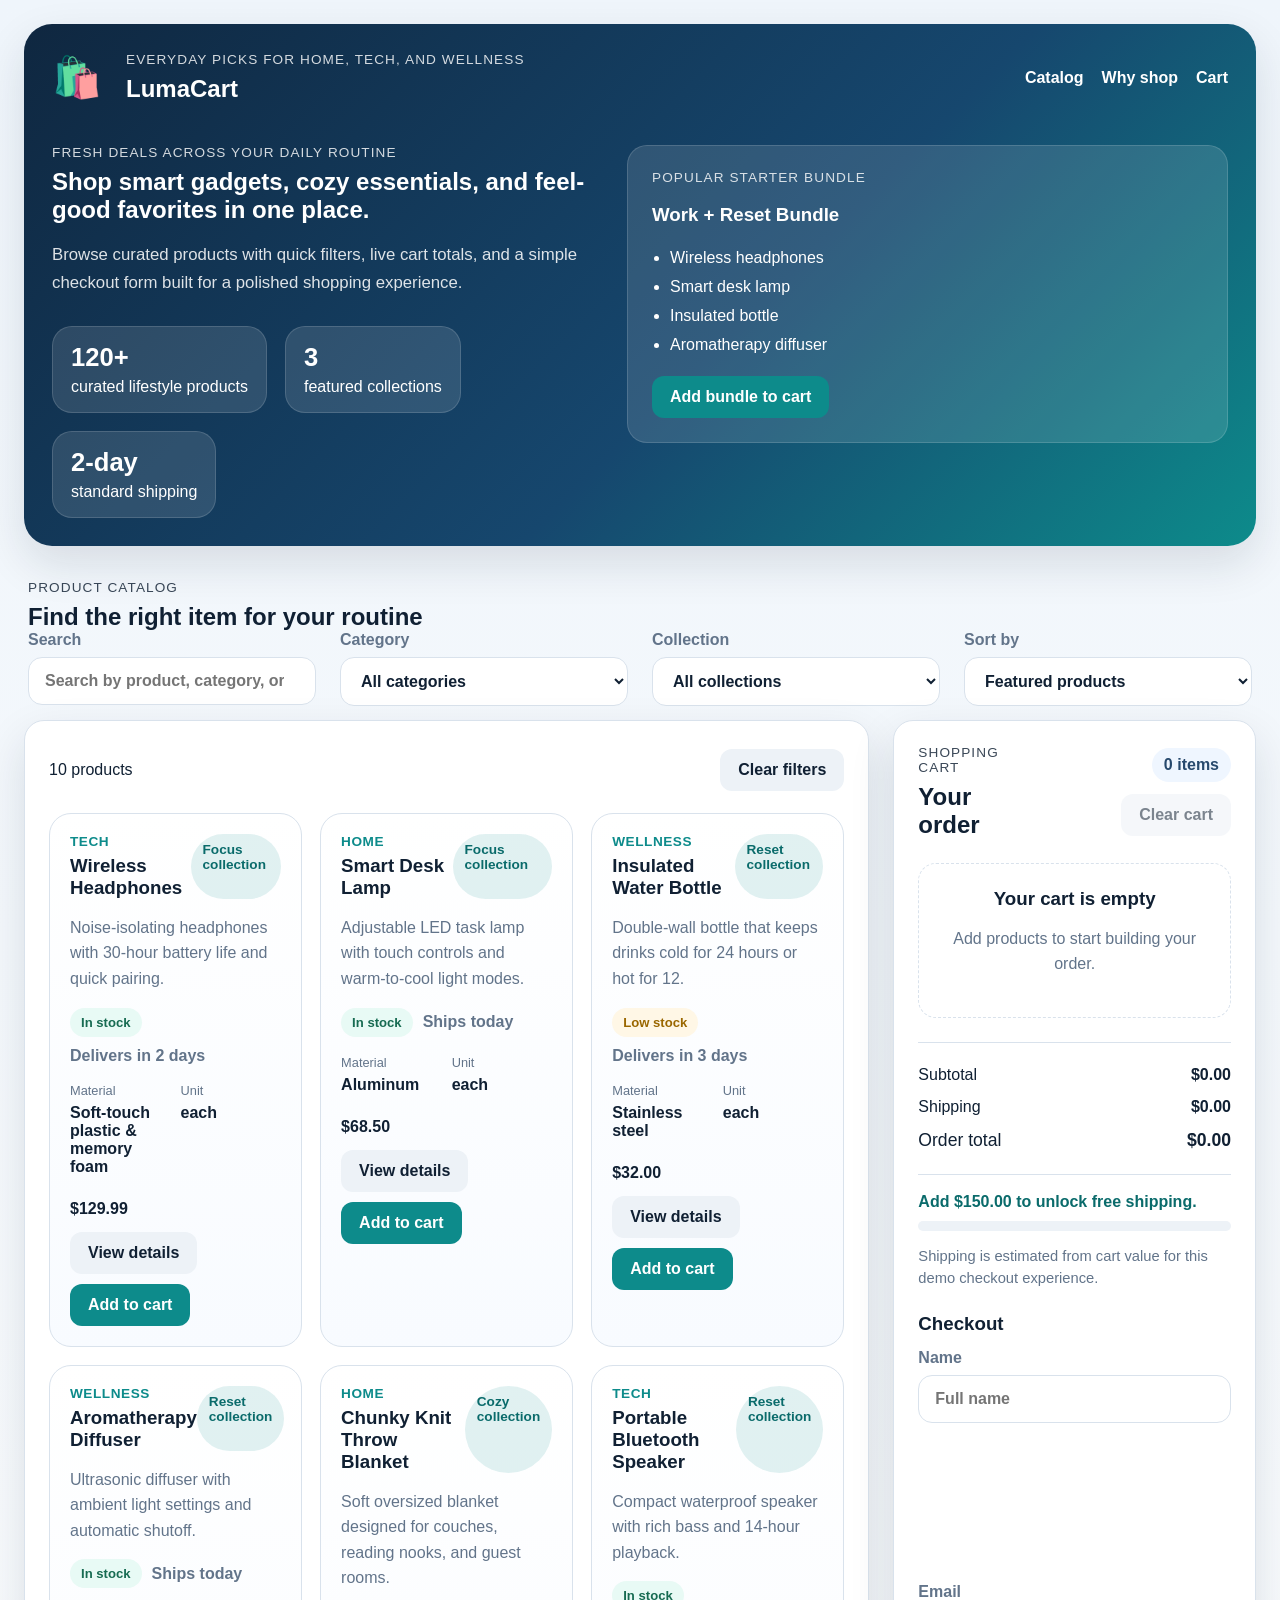
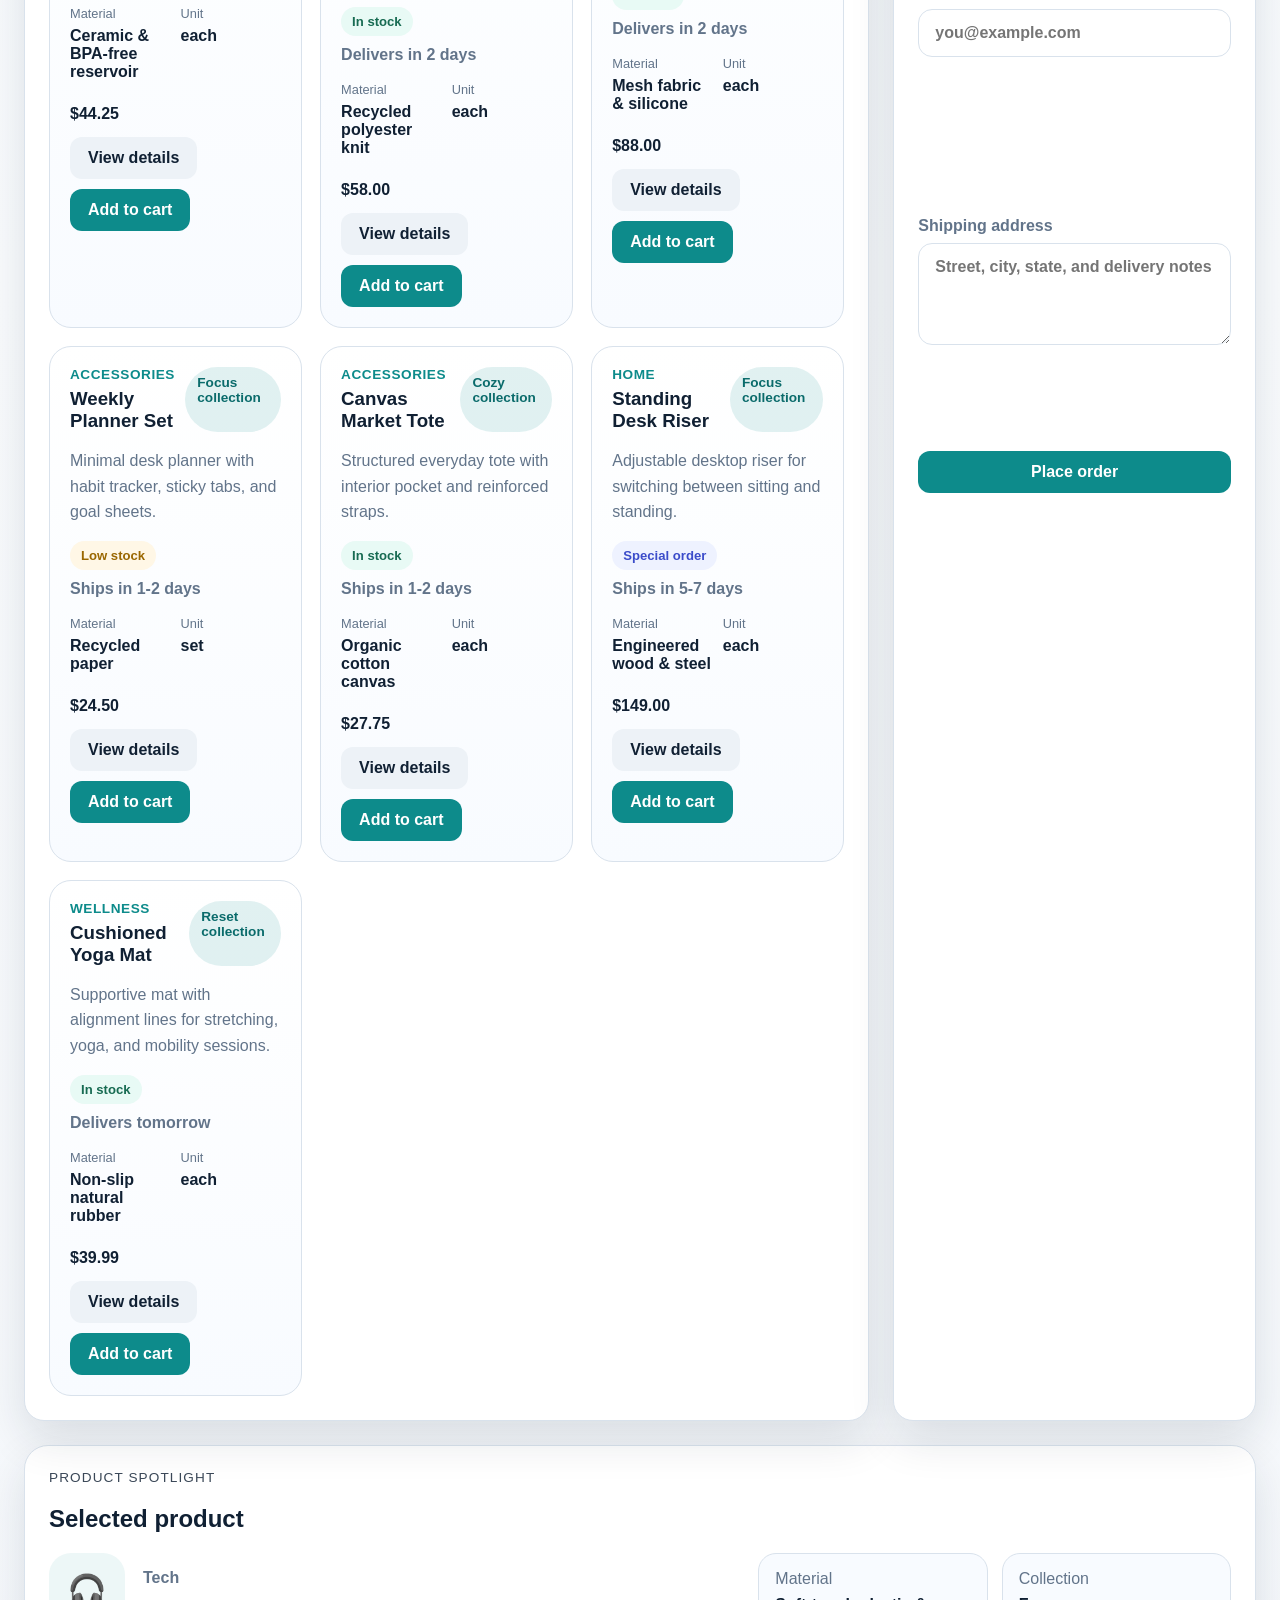
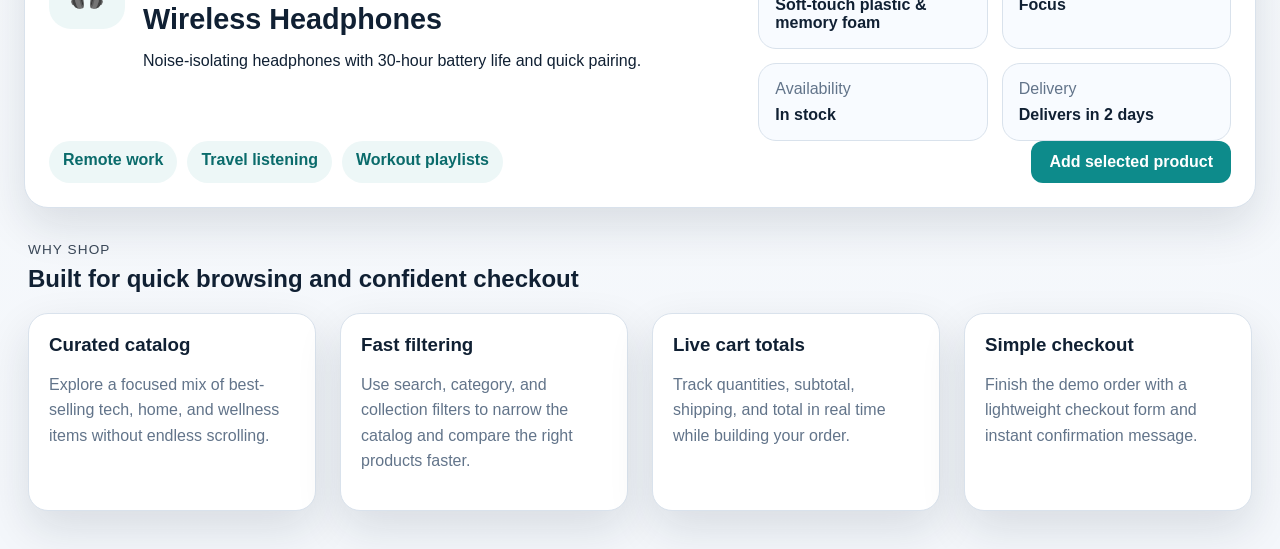
==== index.html @ 4cd166e8 "Add shopping app persistence Co-authored-by: georgeharris1229-stack <326333624+georgeharris1229-stac" ====
<!DOCTYPE html>
<html lang="en">
<head>
    <meta charset="UTF-8">
    <meta name="viewport" content="width=device-width, initial-scale=1.0">
    <title>LumaCart</title>
    <link rel="stylesheet" href="styles.css">
</head>
<body>
    <div class="site-shell">
        <header class="hero">
            <nav class="navbar">
                <div class="brand">
                    <span class="brand-mark">🛍️</span>
                    <div>
                        <p class="eyebrow">Everyday picks for home, tech, and wellness</p>
                        <h1>LumaCart</h1>
                    </div>
                </div>
                <div class="nav-actions">
                    <a href="#catalog">Catalog</a>
                    <a href="#materials">Why shop</a>
                    <a href="#cartPanel">Cart</a>
                </div>
            </nav>

            <div class="hero-content">
                <div>
                    <p class="eyebrow">Fresh deals across your daily routine</p>
                    <h2>Shop smart gadgets, cozy essentials, and feel-good favorites in one place.</h2>
                    <p class="hero-copy">
                        Browse curated products with quick filters, live cart totals, and a simple checkout form
                        built for a polished shopping experience.
                    </p>
                    <div class="hero-metrics">
                        <div>
                            <strong>120+</strong>
                            <span>curated lifestyle products</span>
                        </div>
                        <div>
                            <strong>3</strong>
                            <span>featured collections</span>
                        </div>
                        <div>
                            <strong>2-day</strong>
                            <span>standard shipping</span>
                        </div>
                    </div>
                </div>

                <aside class="hero-card">
                    <p class="eyebrow">Popular starter bundle</p>
                    <h3>Work + Reset Bundle</h3>
                    <ul>
                        <li>Wireless headphones</li>
                        <li>Smart desk lamp</li>
                        <li>Insulated bottle</li>
                        <li>Aromatherapy diffuser</li>
                    </ul>
                    <button class="btn-primary" id="bundleButton" type="button">Add bundle to cart</button>
                </aside>
            </div>
        </header>

        <main>
            <section class="filters-section" id="catalog">
                <div>
                    <p class="eyebrow">Product catalog</p>
                    <h2 id="catalogHeading">Find the right item for your routine</h2>
                </div>

                <div class="filters-grid">
                    <label class="filter-control">
                        <span>Search</span>
                        <input type="search" id="searchInput" placeholder="Search by product, category, or material">
                    </label>

                    <label class="filter-control">
                        <span>Category</span>
                        <select id="categoryFilter">
                            <option value="all">All categories</option>
                        </select>
                    </label>

                    <label class="filter-control">
                        <span>Collection</span>
                        <select id="thicknessFilter">
                            <option value="all">All collections</option>
                        </select>
                    </label>

                    <label class="filter-control">
                        <span>Sort by</span>
                        <select id="sortFilter">
                            <option value="featured">Featured products</option>
                            <option value="price-asc">Price: low to high</option>
                            <option value="price-desc">Price: high to low</option>
                            <option value="name-asc">Name: A to Z</option>
                        </select>
                    </label>
                </div>
            </section>

            <section class="content-grid">
                <section class="catalog-panel" aria-labelledby="catalogHeading">
                    <div class="catalog-header">
                        <p id="resultsCount">0 products</p>
                        <button class="btn-secondary" id="clearFiltersButton" type="button">Clear filters</button>
                    </div>
                    <div id="productGrid" class="product-grid"></div>
                </section>

                <aside class="cart-panel" id="cartPanel">
                    <div class="cart-header">
                        <div>
                            <p class="eyebrow">Shopping cart</p>
                            <h2>Your order</h2>
                        </div>
                        <div class="cart-header-actions">
                            <span class="cart-badge" id="cartCount">0 items</span>
                            <button class="btn-secondary" id="clearCartButton" type="button">Clear cart</button>
                        </div>
                    </div>

                    <div id="cartItems" class="cart-items"></div>

                    <div class="cart-summary">
                        <div>
                            <span>Subtotal</span>
                            <strong id="cartSubtotal">$0.00</strong>
                        </div>
                        <div>
                            <span>Shipping</span>
                            <strong id="shippingEstimate">$0.00</strong>
                        </div>
                        <div class="cart-total">
                            <span>Order total</span>
                            <strong id="cartTotal">$0.00</strong>
                        </div>
                    </div>

                    <div class="shipping-status" aria-live="polite">
                        <p id="shippingMessage">Add $150.00 to unlock free shipping.</p>
                        <div class="shipping-progress" aria-hidden="true">
                            <span id="shippingProgressBar"></span>
                        </div>
                    </div>

                    <p class="summary-note">Shipping is estimated from cart value for this demo checkout experience.</p>

                    <form id="quoteForm" class="quote-form">
                        <h3>Checkout</h3>
                        <label class="filter-control">
                            <span>Name</span>
                            <input type="text" id="customerName" placeholder="Full name" required>
                        </label>
                        <label class="filter-control">
                            <span>Email</span>
                            <input type="email" id="customerEmail" placeholder="you@example.com" required>
                        </label>
                        <label class="filter-control">
                            <span>Shipping address</span>
                            <textarea id="projectNotes" rows="4" placeholder="Street, city, state, and delivery notes" required></textarea>
                        </label>
                        <button class="btn-primary" type="submit">Place order</button>
                    </form>

                    <div id="quoteMessage" class="quote-message" aria-live="polite"></div>
                </aside>
            </section>

            <section class="detail-panel" id="detailPanel" aria-labelledby="detailHeading">
                <div class="section-heading">
                    <p class="eyebrow">Product spotlight</p>
                    <h2 id="detailHeading">Selected product</h2>
                </div>

                <div class="detail-grid">
                    <div class="detail-summary">
                        <div class="detail-icon" id="detailIcon" aria-hidden="true">🛍️</div>
                        <div>
                            <p class="detail-category" id="detailCategory">Accessories</p>
                            <h3 id="detailName">Choose a product to inspect its details</h3>
                            <p id="detailDescription">Review the material, collection, stock level, and shipping timeline before adding an item to your cart.</p>
                        </div>
                    </div>

                    <div class="detail-meta-grid">
                        <article>
                            <span>Material</span>
                            <strong id="detailMaterial">—</strong>
                        </article>
                        <article>
                            <span>Collection</span>
                            <strong id="detailThickness">—</strong>
                        </article>
                        <article>
                            <span>Availability</span>
                            <strong id="detailInventory">—</strong>
                        </article>
                        <article>
                            <span>Delivery</span>
                            <strong id="detailLeadTime">—</strong>
                        </article>
                    </div>
                </div>

                <div class="detail-footer">
                    <ul id="detailApplications" class="detail-applications"></ul>
                    <button class="btn-primary" id="detailAddButton" type="button">Add selected product</button>
                </div>
            </section>

            <section class="materials-section" id="materials">
                <div class="section-heading">
                    <p class="eyebrow">Why shop</p>
                    <h2>Built for quick browsing and confident checkout</h2>
                </div>

                <div class="materials-grid">
                    <article>
                        <h3>Curated catalog</h3>
                        <p>Explore a focused mix of best-selling tech, home, and wellness items without endless scrolling.</p>
                    </article>
                    <article>
                        <h3>Fast filtering</h3>
                        <p>Use search, category, and collection filters to narrow the catalog and compare the right products faster.</p>
                    </article>
                    <article>
                        <h3>Live cart totals</h3>
                        <p>Track quantities, subtotal, shipping, and total in real time while building your order.</p>
                    </article>
                    <article>
                        <h3>Simple checkout</h3>
                        <p>Finish the demo order with a lightweight checkout form and instant confirmation message.</p>
                    </article>
                </div>
            </section>
        </main>
    </div>

    <script src="app.js"></script>
</body>
</html>
---- styles.css ----
:root {
    color-scheme: light;
    --bg: #f4f7fb;
    --panel: #ffffff;
    --panel-alt: #0f2740;
    --text: #102033;
    --muted: #62748a;
    --accent: #0d8b8b;
    --accent-dark: #0a6b6b;
    --border: #d9e2ec;
    --shadow: 0 18px 45px rgba(16, 32, 51, 0.12);
}

* {
    box-sizing: border-box;
}

html {
    scroll-behavior: smooth;
}

body {
    margin: 0;
    font-family: Arial, Helvetica, sans-serif;
    background: linear-gradient(180deg, #eff5fb 0%, #f9fbfd 50%, #f4f7fb 100%);
    color: var(--text);
}

a {
    color: inherit;
    text-decoration: none;
}

button,
input,
select,
textarea {
    font: inherit;
}

.site-shell {
    max-width: 1380px;
    margin: 0 auto;
    padding: 24px;
}

.hero {
    background: linear-gradient(135deg, #0f2740, #16476e 58%, #0d8b8b);
    color: #fff;
    border-radius: 28px;
    padding: 28px;
    box-shadow: var(--shadow);
}

.navbar,
.hero-content,
.filters-grid,
.content-grid,
.catalog-header,
.cart-header,
.cart-item,
.cart-item-controls,
.cart-summary > div,
.product-card-header,
.product-card-footer,
.materials-grid,
.hero-metrics {
    display: flex;
}

.navbar,
.catalog-header,
.cart-header,
.cart-summary > div,
.product-card-footer {
    justify-content: space-between;
    align-items: center;
}

.brand,
.hero-content,
.filters-grid,
.content-grid,
.materials-grid {
    gap: 24px;
}

.brand,
.nav-actions,
.hero-metrics,
.cart-item-controls,
.cart-header-actions {
    display: flex;
    align-items: center;
}

.brand-mark {
    font-size: 2.5rem;
}

.brand h1,
.hero-content h2,
.cart-panel h2,
.filters-section h2,
.materials-section h2 {
    margin: 0;
}

.eyebrow {
    margin: 0 0 8px;
    font-size: 0.85rem;
    letter-spacing: 0.08em;
    text-transform: uppercase;
    color: inherit;
    opacity: 0.82;
}

.nav-actions {
    gap: 18px;
    flex-wrap: wrap;
    font-weight: 700;
}

.hero-content {
    margin-top: 42px;
    align-items: stretch;
}

.hero-content > * {
    flex: 1;
}

.hero-copy {
    max-width: 700px;
    color: rgba(255, 255, 255, 0.86);
    font-size: 1.05rem;
    line-height: 1.7;
}

.hero-metrics {
    gap: 18px;
    flex-wrap: wrap;
    margin-top: 28px;
}

.hero-metrics div,
.hero-card,
.catalog-panel,
.cart-panel,
.materials-grid article {
    background: rgba(255, 255, 255, 0.12);
    border: 1px solid rgba(255, 255, 255, 0.14);
    border-radius: 20px;
}

.hero-metrics div {
    min-width: 160px;
    padding: 16px 18px;
}

.hero-metrics strong {
    display: block;
    font-size: 1.6rem;
    margin-bottom: 6px;
}

.hero-card {
    padding: 24px;
    align-self: flex-start;
}

.hero-card ul {
    padding-left: 18px;
    line-height: 1.8;
}

.filters-section,
.materials-section {
    padding: 34px 4px 14px;
}

.filters-grid,
.content-grid,
.materials-grid {
    flex-wrap: wrap;
}

.filter-control {
    display: flex;
    flex-direction: column;
    gap: 8px;
    flex: 1 1 220px;
    color: var(--muted);
    font-weight: 700;
}

.filter-control input,
.filter-control select,
.filter-control textarea {
    width: 100%;
    border: 1px solid var(--border);
    border-radius: 14px;
    padding: 14px 16px;
    background: #fff;
    color: var(--text);
}

.catalog-panel {
    flex: 2 1 760px;
    background: var(--panel);
    padding: 24px;
    border: 1px solid var(--border);
    box-shadow: var(--shadow);
}

.cart-panel {
    flex: 1 1 320px;
    background: var(--panel);
    padding: 24px;
    border: 1px solid var(--border);
    box-shadow: var(--shadow);
    color: var(--text);
}

.product-grid {
    display: grid;
    grid-template-columns: repeat(auto-fit, minmax(230px, 1fr));
    gap: 18px;
    margin-top: 18px;
}

.product-card {
    border: 1px solid var(--border);
    border-radius: 22px;
    padding: 20px;
    background: linear-gradient(180deg, #ffffff, #f8fbff);
}

.product-category {
    margin: 0 0 6px;
    color: var(--accent);
    font-size: 0.85rem;
    font-weight: 700;
    text-transform: uppercase;
    letter-spacing: 0.04em;
}

.product-card h3,
.cart-item h3,
.quote-form h3,
.empty-state h3,
.materials-grid h3 {
    margin: 0;
}

.product-description,
.cart-item p,
.materials-grid p,
.empty-state p {
    color: var(--muted);
    line-height: 1.6;
}

.product-highlights,
.button-group,
.detail-grid,
.detail-summary,
.detail-footer,
.detail-meta-grid,
.detail-applications {
    display: flex;
}

.pill {
    display: inline-flex;
    padding: 8px 12px;
    border-radius: 999px;
    background: rgba(13, 139, 139, 0.12);
    color: var(--accent-dark);
    font-size: 0.85rem;
    font-weight: 700;
}

.pill.neutral {
    background: #edf2f7;
    color: #44566c;
}

.product-meta {
    display: grid;
    grid-template-columns: repeat(2, minmax(0, 1fr));
    gap: 10px;
    margin: 18px 0 24px;
}

.product-meta dt {
    font-size: 0.8rem;
    color: var(--muted);
}

.product-meta dd {
    margin: 6px 0 0;
    font-weight: 700;
}

.product-highlights {
    gap: 10px;
    align-items: center;
    flex-wrap: wrap;
}

.inventory-pill {
    display: inline-flex;
    align-items: center;
    border-radius: 999px;
    padding: 7px 11px;
    font-size: 0.82rem;
    font-weight: 700;
}

.inventory-pill.in-stock {
    background: #e8faf5;
    color: #176b52;
}

.inventory-pill.low-stock {
    background: #fff7e6;
    color: #9a6700;
}

.inventory-pill.special-order {
    background: #eef2ff;
    color: #3b4cca;
}

.lead-time,
.detail-category {
    color: var(--muted);
    font-weight: 700;
}

.product-card-actions {
    gap: 14px;
    flex-wrap: wrap;
}

.button-group {
    gap: 10px;
    flex-wrap: wrap;
}

.btn-primary,
.btn-secondary,
.qty-button {
    border: none;
    border-radius: 12px;
    cursor: pointer;
    transition: transform 0.18s ease, background 0.18s ease;
}

.btn-primary,
.btn-secondary {
    padding: 12px 18px;
    font-weight: 700;
}

.btn-primary {
    background: var(--accent);
    color: #fff;
}

.btn-primary:hover,
.btn-secondary:hover,
.qty-button:hover {
    transform: translateY(-1px);
}

.btn-primary:focus-visible,
.btn-secondary:focus-visible,
.qty-button:focus-visible,
.nav-actions a:focus-visible,
.filter-control input:focus-visible,
.filter-control select:focus-visible,
.filter-control textarea:focus-visible {
    outline: 3px solid #ffd166;
    outline-offset: 3px;
}

.btn-primary:hover {
    background: var(--accent-dark);
}

.btn-secondary {
    background: #edf2f7;
    color: var(--text);
}

.btn-secondary:disabled {
    cursor: not-allowed;
    opacity: 0.55;
    transform: none;
}

.cart-items {
    display: flex;
    flex-direction: column;
    gap: 14px;
    margin: 24px 0;
}

.cart-badge {
    border-radius: 999px;
    padding: 8px 12px;
    background: #eff6ff;
    color: #27496d;
    font-weight: 700;
}

.cart-header-actions {
    gap: 12px;
    flex-wrap: wrap;
    justify-content: flex-end;
}

.cart-item {
    justify-content: space-between;
    gap: 16px;
    padding: 14px 0;
    border-bottom: 1px solid var(--border);
}

.cart-item-controls {
    gap: 10px;
}

.qty-button {
    width: 32px;
    height: 32px;
    background: #edf2f7;
    color: var(--text);
    font-size: 1rem;
}

.cart-summary {
    border-top: 1px solid var(--border);
    border-bottom: 1px solid var(--border);
    padding: 16px 0;
}

.cart-summary > div {
    padding: 7px 0;
}

.cart-total {
    font-size: 1.1rem;
}

.summary-note {
    margin: 14px 0 0;
    color: var(--muted);
    font-size: 0.92rem;
    line-height: 1.5;
}

.shipping-status {
    margin-top: 18px;
}

.shipping-status p {
    margin: 0 0 10px;
    color: var(--accent-dark);
    font-weight: 700;
}

.shipping-progress {
    width: 100%;
    height: 10px;
    border-radius: 999px;
    background: #edf2f7;
    overflow: hidden;
}

.shipping-progress span {
    display: block;
    height: 100%;
    width: 0;
    border-radius: inherit;
    background: linear-gradient(90deg, var(--accent), #52c7c7);
    transition: width 0.2s ease;
}

.detail-panel {
    margin-top: 24px;
    background: var(--panel);
    border: 1px solid var(--border);
    border-radius: 24px;
    padding: 24px;
    box-shadow: var(--shadow);
}

.detail-grid,
.detail-footer {
    justify-content: space-between;
    gap: 24px;
    flex-wrap: wrap;
}

.detail-summary {
    gap: 18px;
    align-items: flex-start;
    flex: 2 1 420px;
}

.detail-summary h3 {
    margin: 0 0 8px;
    font-size: 1.8rem;
}

.detail-icon {
    width: 76px;
    height: 76px;
    border-radius: 22px;
    display: grid;
    place-items: center;
    background: #edf7f7;
    font-size: 2rem;
    flex-shrink: 0;
}

.detail-meta-grid {
    gap: 14px;
    flex: 1 1 340px;
    flex-wrap: wrap;
}

.detail-meta-grid article {
    flex: 1 1 150px;
    border: 1px solid var(--border);
    border-radius: 18px;
    padding: 16px;
    background: #f8fbff;
}

.detail-meta-grid span {
    display: block;
    color: var(--muted);
    margin-bottom: 8px;
}

.detail-applications {
    list-style: none;
    padding: 0;
    margin: 0;
    gap: 10px;
    flex-wrap: wrap;
    flex: 1 1 480px;
}

.detail-applications li {
    padding: 10px 14px;
    border-radius: 999px;
    background: #edf7f7;
    color: var(--accent-dark);
    font-weight: 700;
}

.quote-form {
    margin-top: 24px;
    display: flex;
    flex-direction: column;
    gap: 14px;
}

.quote-message {
    margin-top: 18px;
    padding: 14px 16px;
    border-radius: 14px;
    display: none;
}

.quote-message.success,
.quote-message.error {
    display: block;
}

.quote-message.success {
    background: #e8faf5;
    color: #176b52;
}

.quote-message.error {
    background: #fff1f2;
    color: #b42318;
}

.materials-grid article {
    flex: 1 1 220px;
    background: var(--panel);
    border: 1px solid var(--border);
    box-shadow: var(--shadow);
    padding: 20px;
    color: var(--text);
}

.section-heading {
    margin-bottom: 20px;
}

.empty-state {
    padding: 36px 18px;
    text-align: center;
    border: 1px dashed var(--border);
    border-radius: 18px;
}

.empty-state.compact {
    padding: 24px 16px;
}

@media (max-width: 920px) {
    .navbar,
    .hero-content,
    .cart-item,
    .detail-summary,
    .detail-footer {
        flex-direction: column;
        align-items: flex-start;
    }

    .product-card-header,
    .product-card-footer,
    .cart-header {
        gap: 12px;
        flex-direction: column;
        align-items: flex-start;
    }

    .cart-item-controls {
        flex-wrap: wrap;
    }
}

@media (max-width: 640px) {
    .site-shell {
        padding: 16px;
    }

    .hero,
    .catalog-panel,
    .cart-panel {
        padding: 18px;
        border-radius: 22px;
    }

    .hero-metrics div,
    .hero-card {
        width: 100%;
    }
}
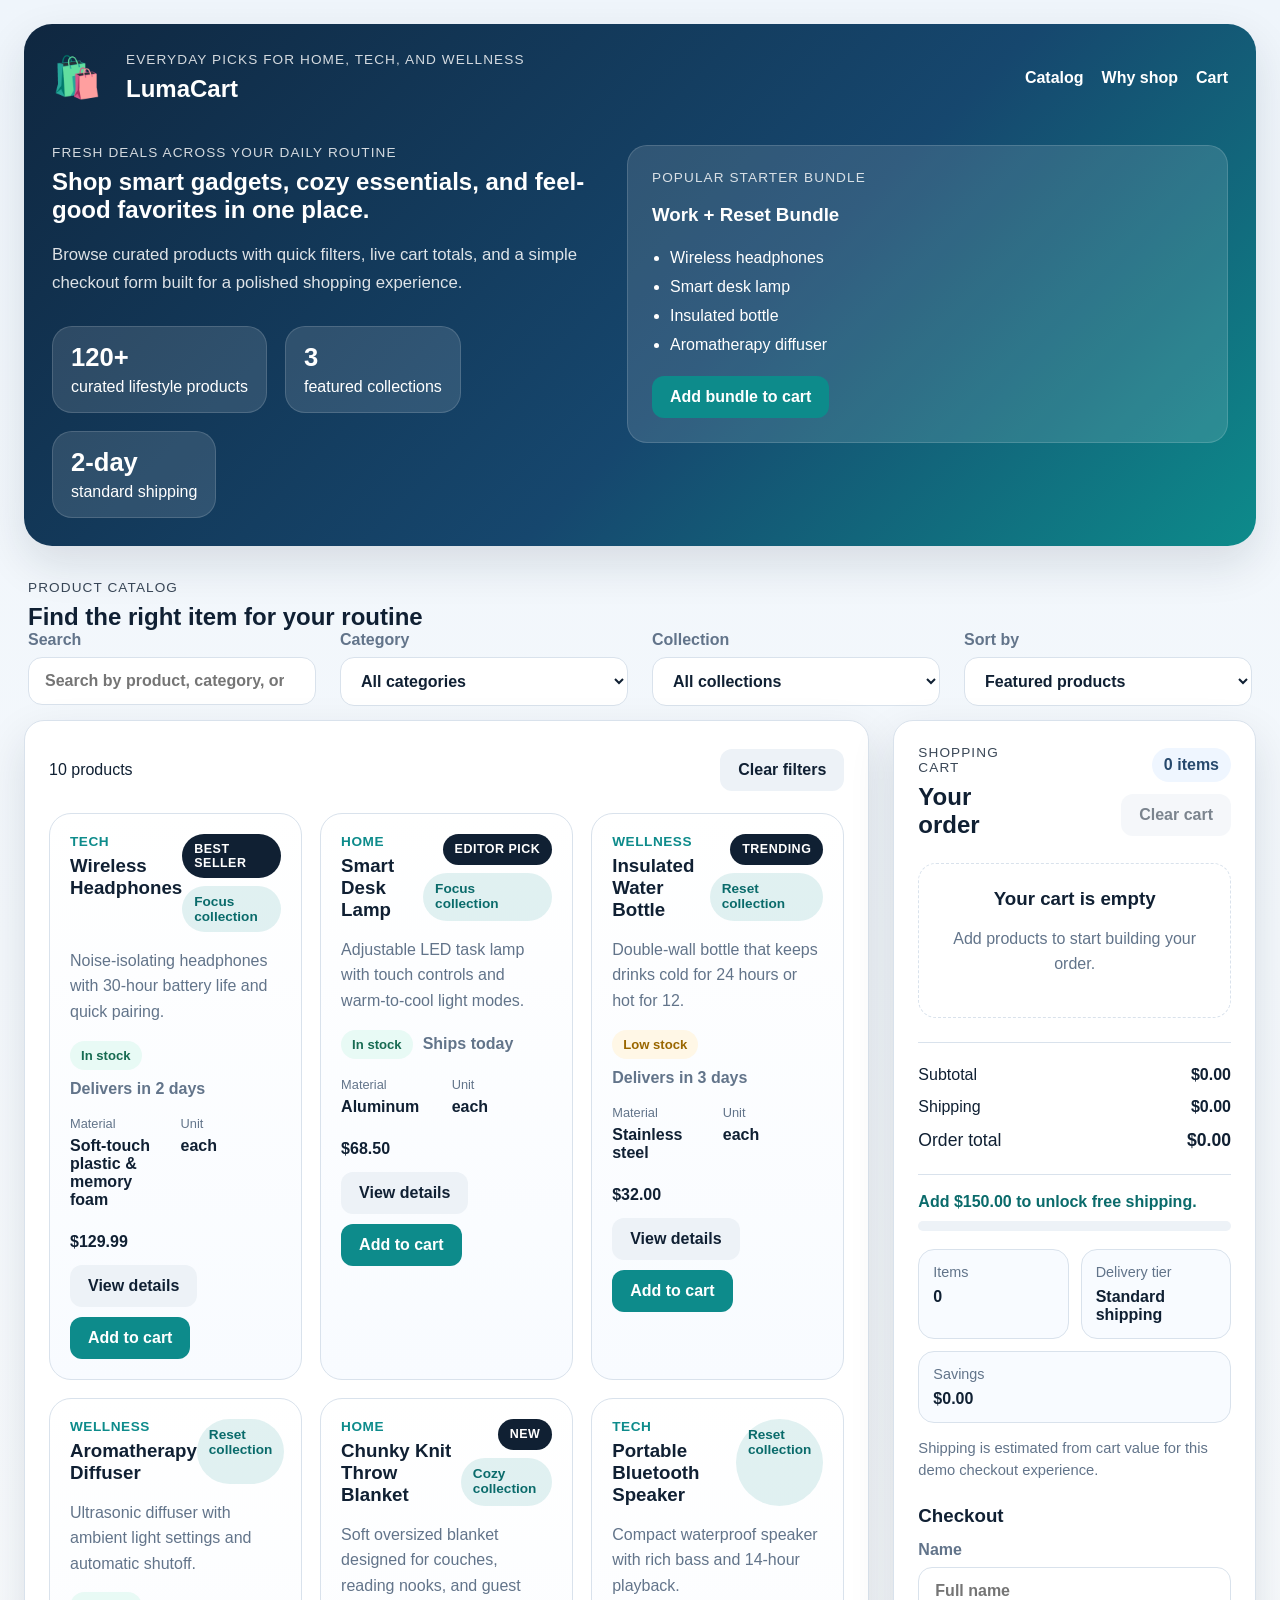
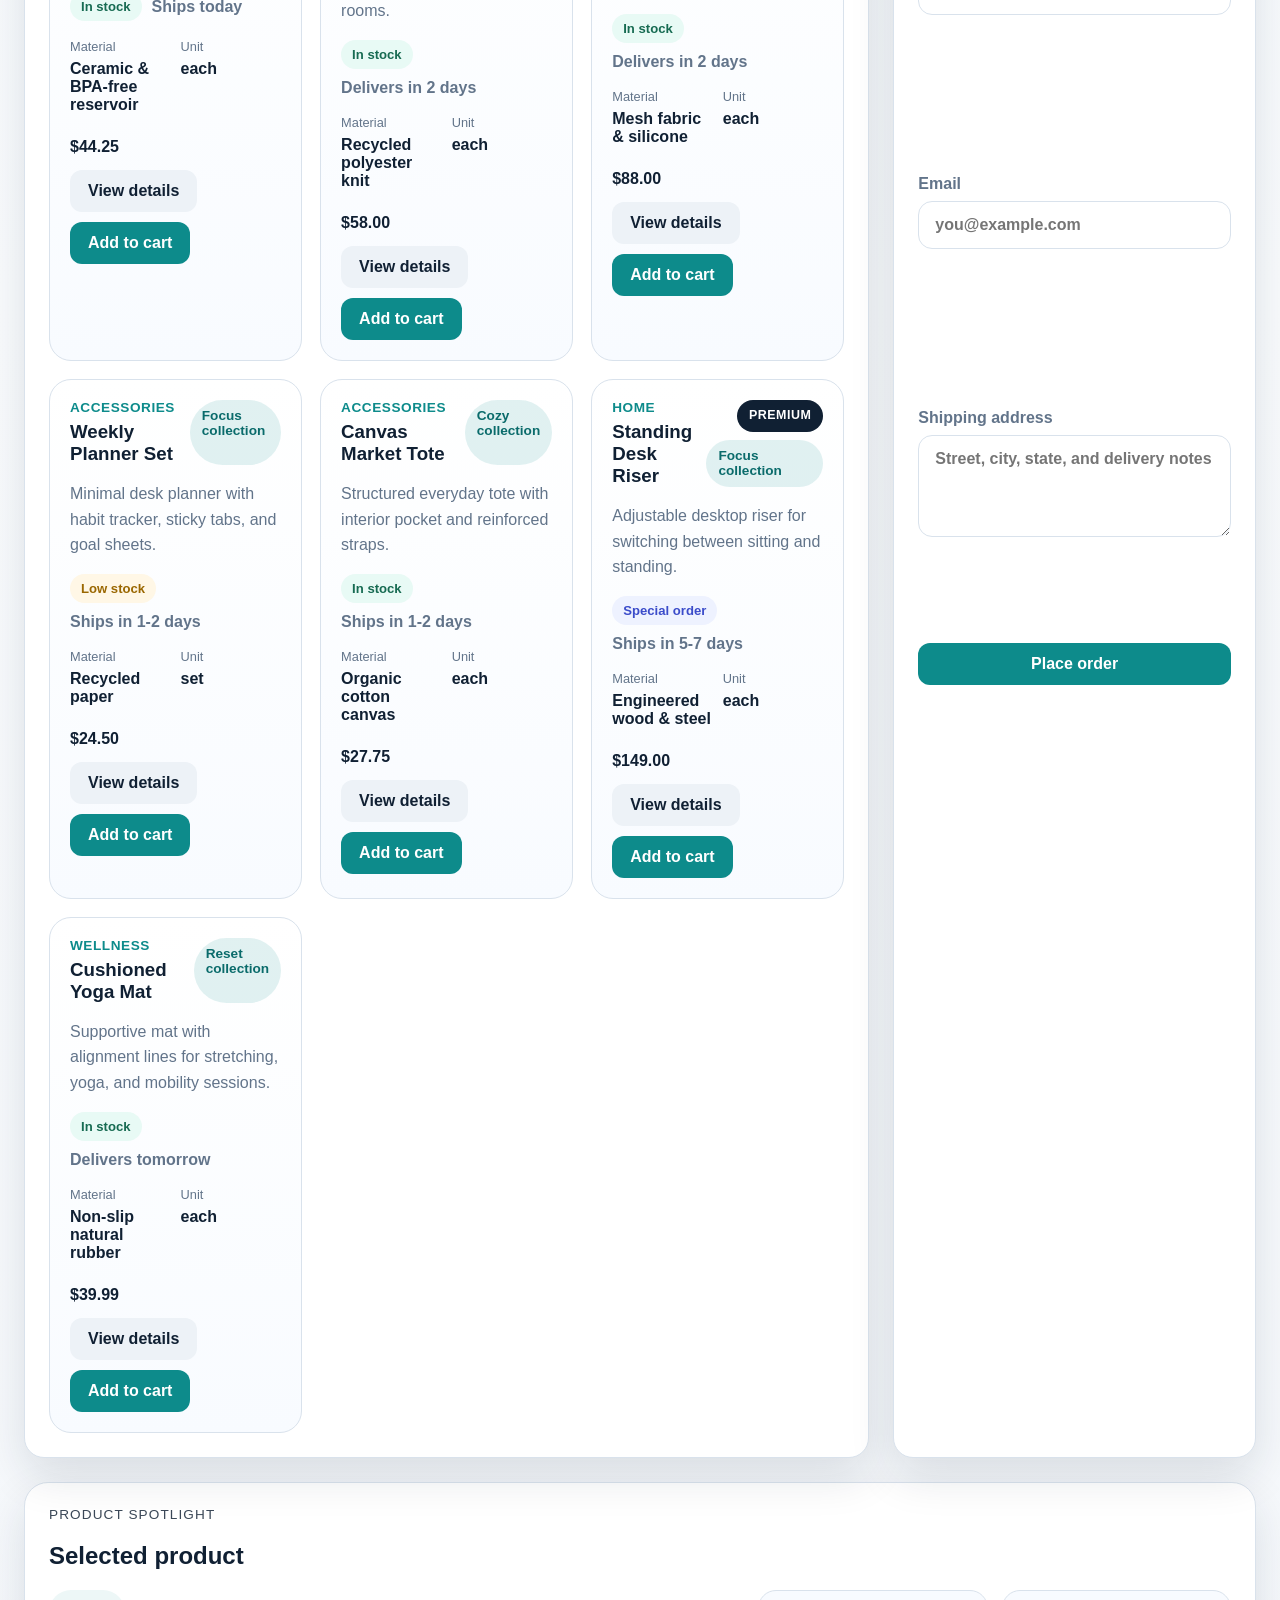
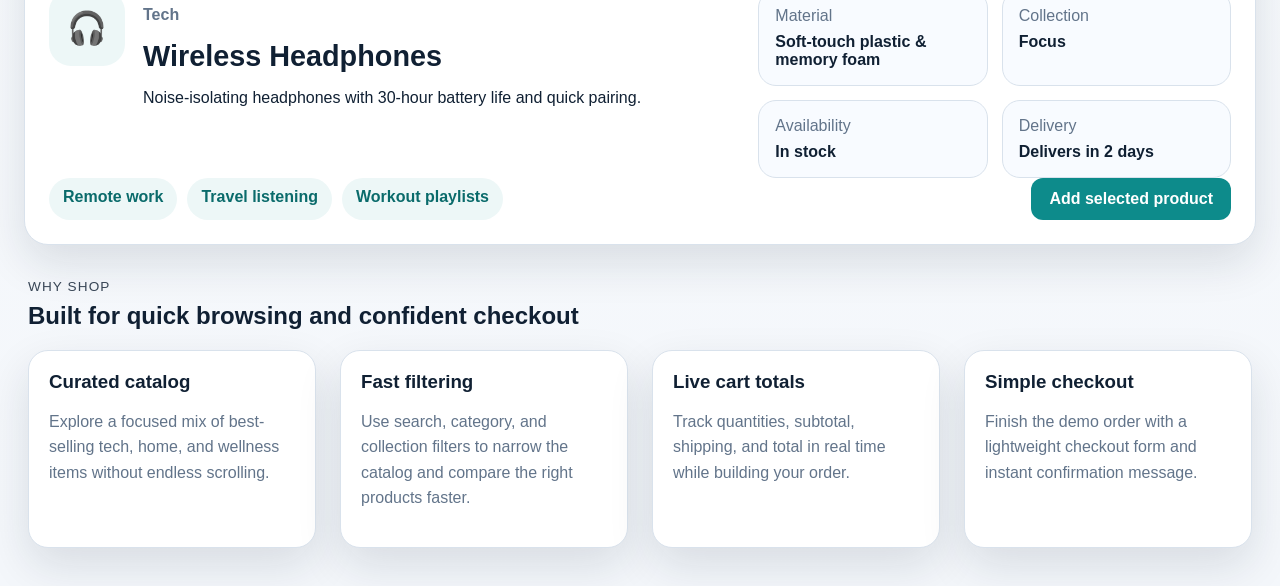
==== commit b3f08896: "Add shopping discovery features Co-authored-by: georgeharris1229-stack <326333624+georgeharris1229-s" ====
--- a/index.html
+++ b/index.html
@@ -146,6 +146,21 @@
                         </div>
                     </div>
 
+                    <div class="checkout-summary" aria-live="polite">
+                        <div>
+                            <span>Items</span>
+                            <strong id="summaryItemCount">0</strong>
+                        </div>
+                        <div>
+                            <span>Delivery tier</span>
+                            <strong id="summaryDelivery">Standard shipping</strong>
+                        </div>
+                        <div>
+                            <span>Savings</span>
+                            <strong id="summarySavings">$0.00</strong>
+                        </div>
+                    </div>
+
                     <p class="summary-note">Shipping is estimated from cart value for this demo checkout experience.</p>
 
                     <form id="quoteForm" class="quote-form">
--- a/styles.css
+++ b/styles.css
@@ -261,13 +261,22 @@
     line-height: 1.6;
 }
 
+mark {
+    background: #fff1a8;
+    color: inherit;
+    padding: 0 2px;
+    border-radius: 4px;
+}
+
 .product-highlights,
 .button-group,
 .detail-grid,
 .detail-summary,
 .detail-footer,
 .detail-meta-grid,
-.detail-applications {
+.detail-applications,
+.card-pill-stack,
+.checkout-summary {
     display: flex;
 }
 
@@ -279,6 +288,24 @@
     color: var(--accent-dark);
     font-size: 0.85rem;
     font-weight: 700;
+}
+
+.product-badge {
+    display: inline-flex;
+    padding: 8px 12px;
+    border-radius: 999px;
+    background: #102033;
+    color: #fff;
+    font-size: 0.78rem;
+    font-weight: 700;
+    letter-spacing: 0.04em;
+    text-transform: uppercase;
+}
+
+.card-pill-stack {
+    gap: 8px;
+    flex-wrap: wrap;
+    justify-content: flex-end;
 }
 
 .pill.neutral {
@@ -489,6 +516,31 @@
     transition: width 0.2s ease;
 }
 
+.checkout-summary {
+    margin-top: 18px;
+    gap: 12px;
+    flex-wrap: wrap;
+}
+
+.checkout-summary > div {
+    flex: 1 1 120px;
+    border: 1px solid var(--border);
+    border-radius: 16px;
+    padding: 14px;
+    background: #f8fbff;
+}
+
+.checkout-summary span {
+    display: block;
+    color: var(--muted);
+    margin-bottom: 8px;
+    font-size: 0.9rem;
+}
+
+.checkout-summary strong {
+    font-size: 1rem;
+}
+
 .detail-panel {
     margin-top: 24px;
     background: var(--panel);
@@ -629,7 +681,8 @@
 
     .product-card-header,
     .product-card-footer,
-    .cart-header {
+    .cart-header,
+    .card-pill-stack {
         gap: 12px;
         flex-direction: column;
         align-items: flex-start;
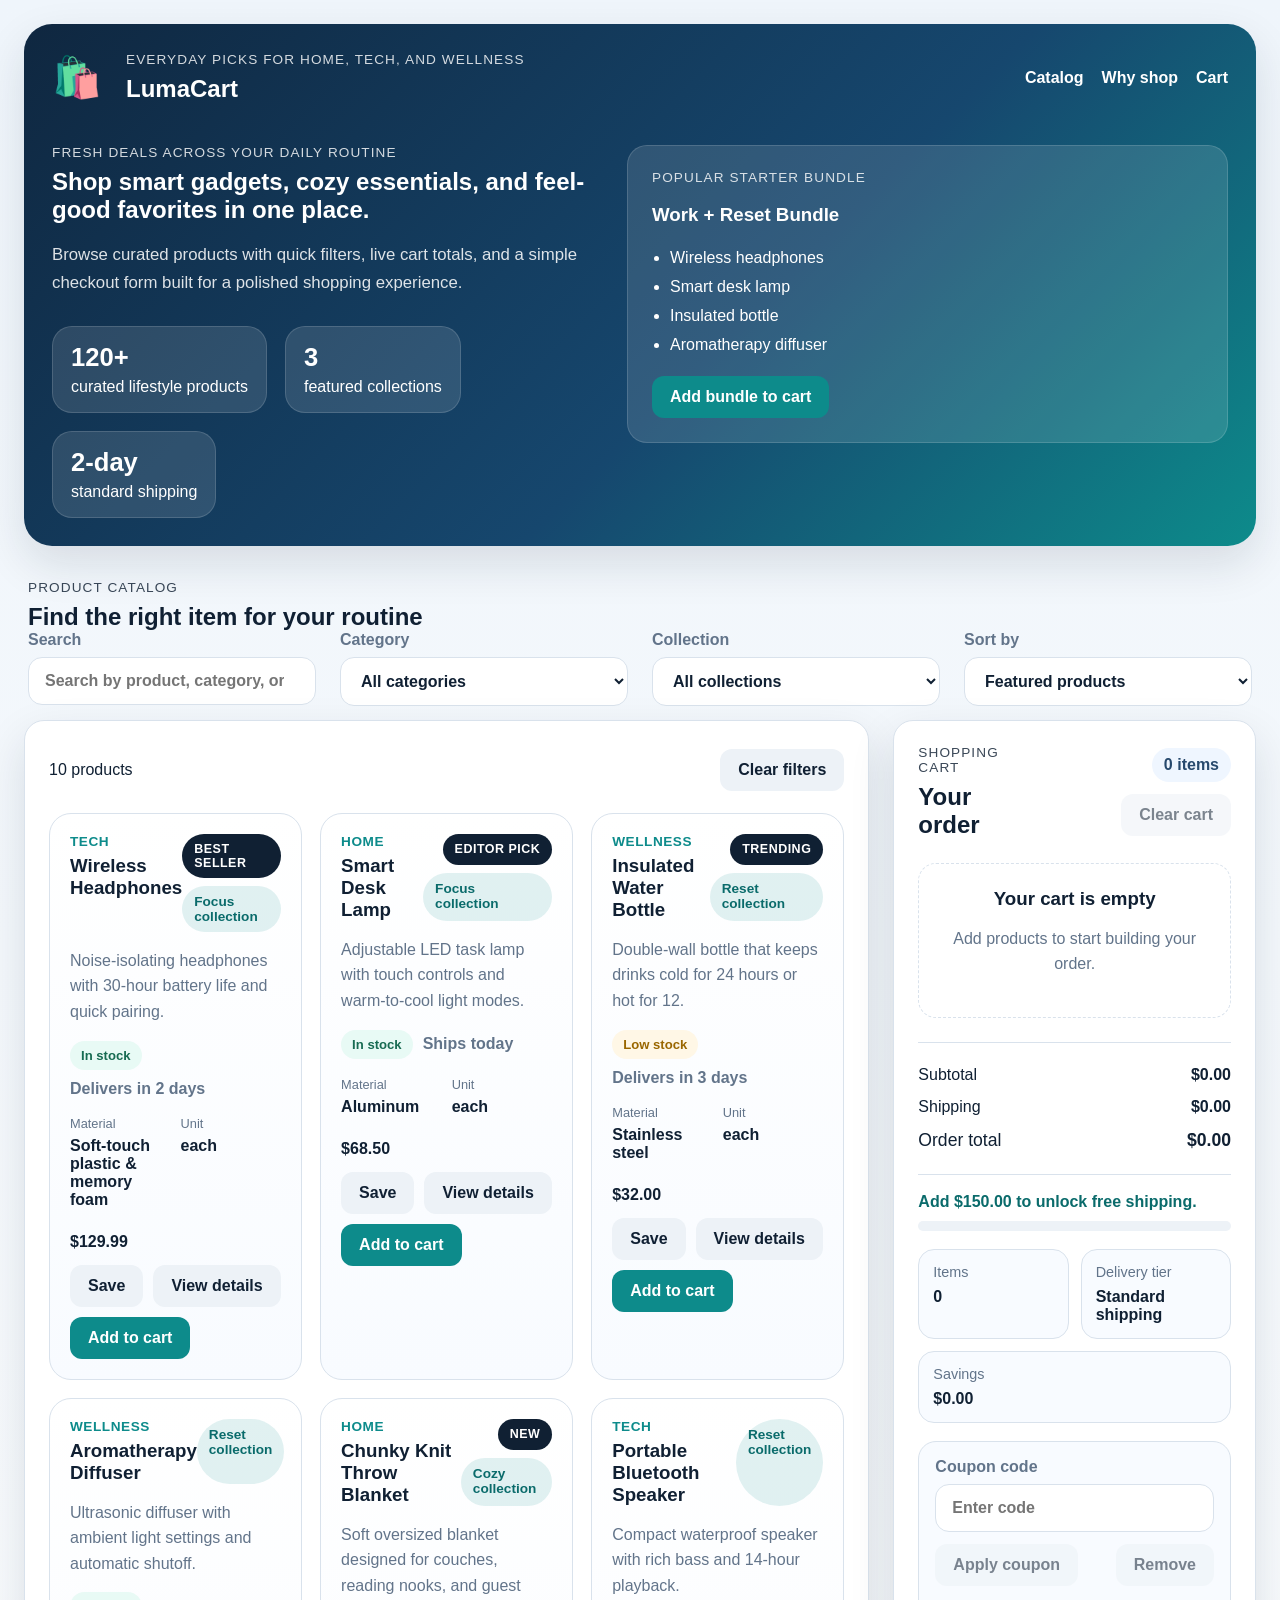
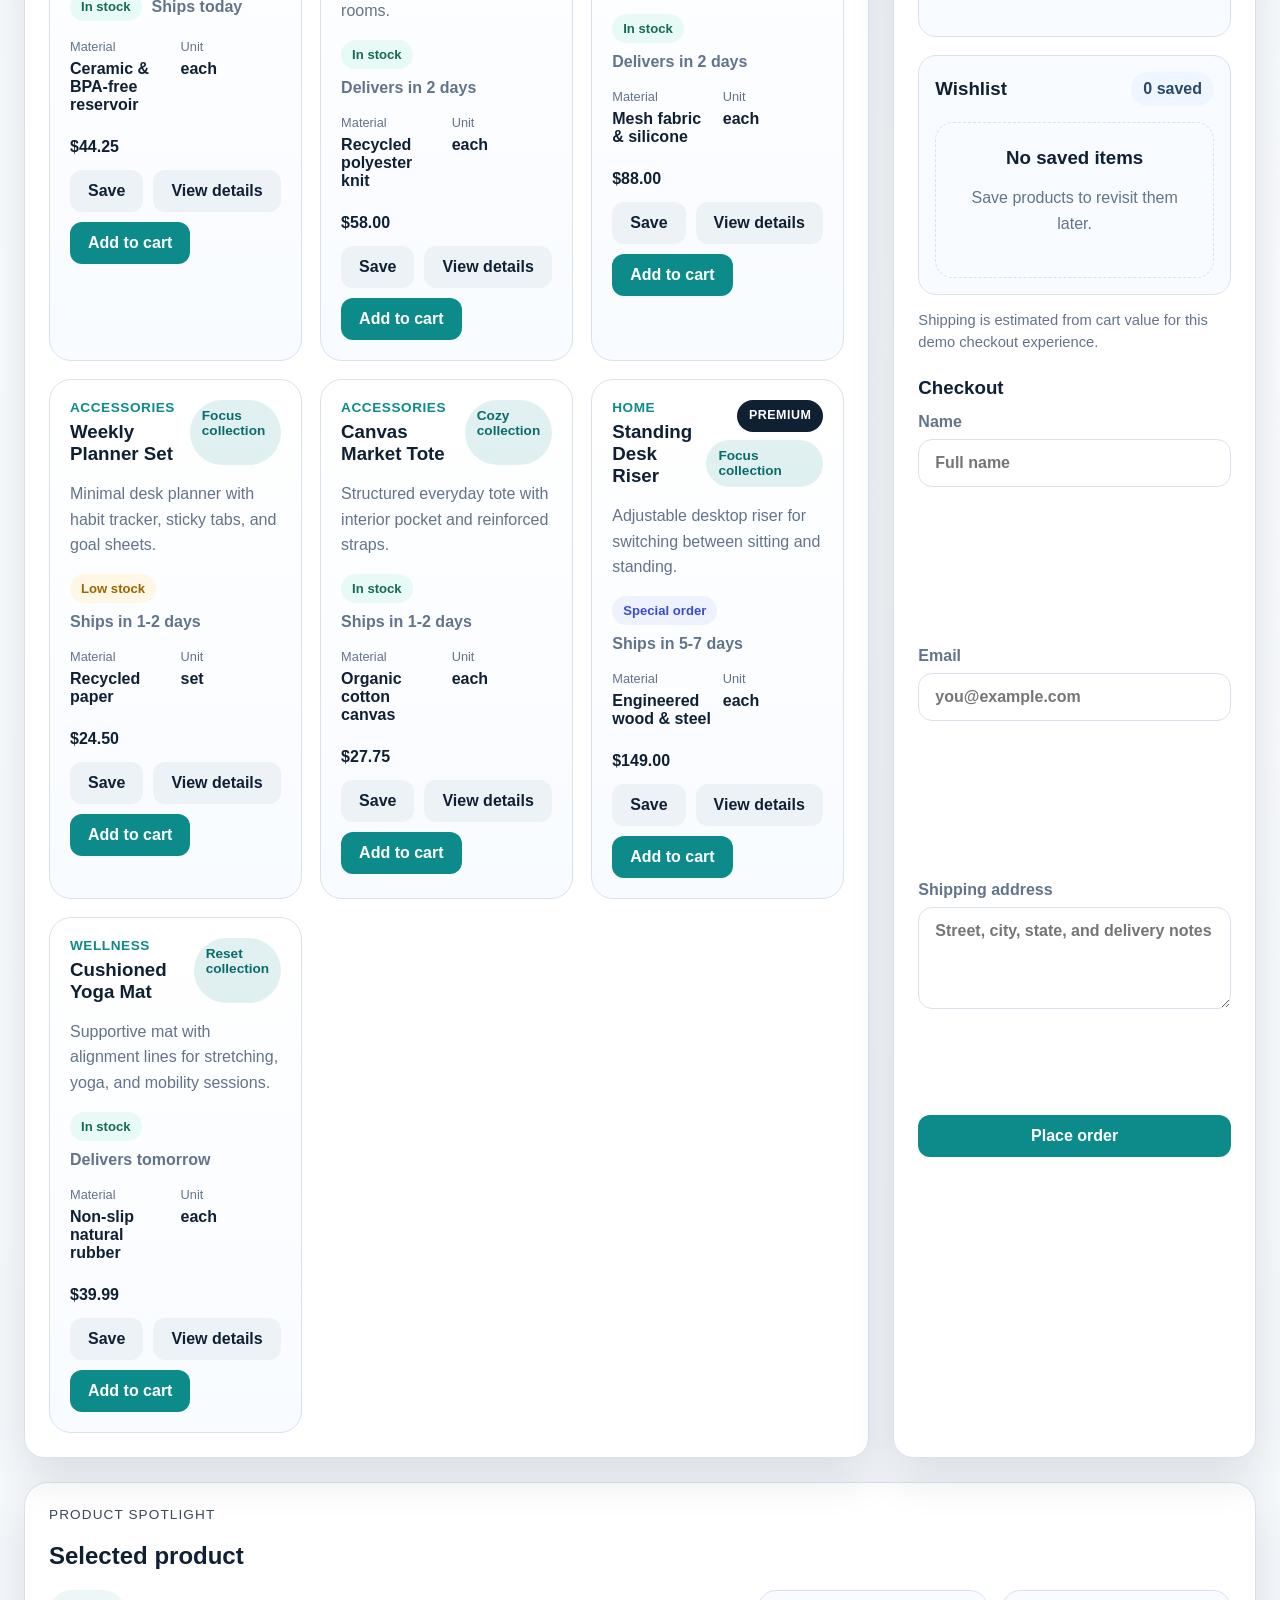
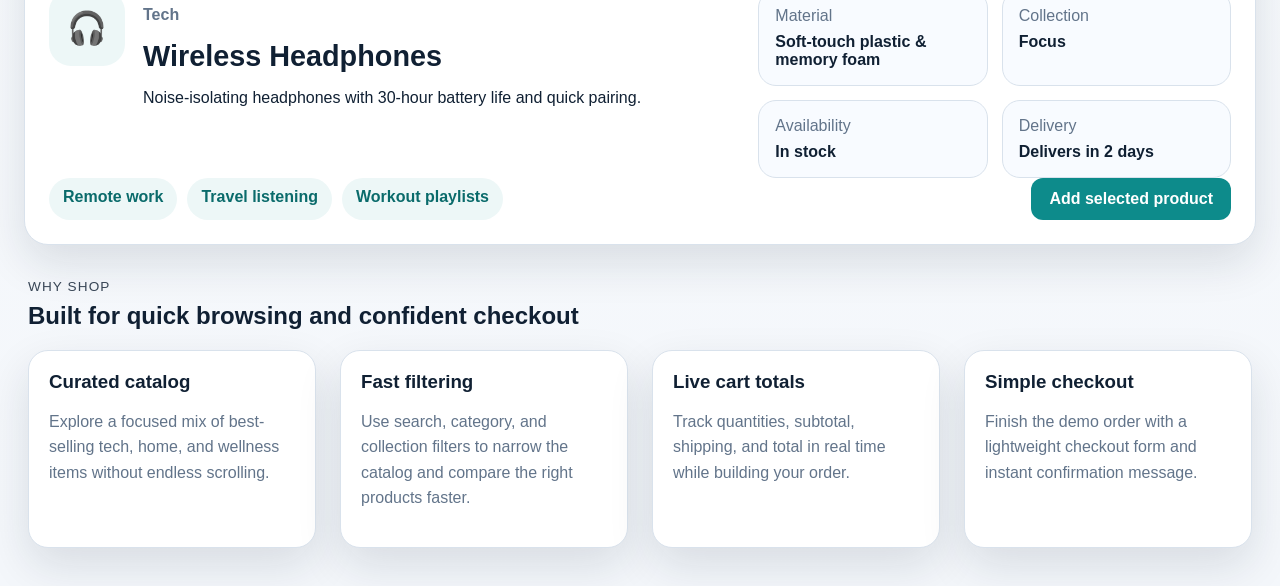
==== commit 760aa5d6: "Add wishlist and coupons Co-authored-by: georgeharris1229-stack <326333624+georgeharris1229-stack@us" ====
--- a/index.html
+++ b/index.html
@@ -161,6 +161,26 @@
                         </div>
                     </div>
 
+                    <div class="coupon-panel">
+                        <label class="filter-control compact-control" for="couponInput">
+                            <span>Coupon code</span>
+                            <input type="text" id="couponInput" placeholder="Enter code">
+                        </label>
+                        <div class="coupon-actions">
+                            <button class="btn-secondary" id="applyCouponButton" type="button">Apply coupon</button>
+                            <button class="btn-secondary" id="removeCouponButton" type="button">Remove</button>
+                        </div>
+                        <p id="couponMessage" class="coupon-message" aria-live="polite"></p>
+                    </div>
+
+                    <section class="wishlist-panel" aria-labelledby="wishlistHeading">
+                        <div class="wishlist-header">
+                            <h3 id="wishlistHeading">Wishlist</h3>
+                            <span class="cart-badge" id="wishlistCount">0 saved</span>
+                        </div>
+                        <div id="wishlistItems" class="wishlist-items"></div>
+                    </section>
+
                     <p class="summary-note">Shipping is estimated from cart value for this demo checkout experience.</p>
 
                     <form id="quoteForm" class="quote-form">
--- a/styles.css
+++ b/styles.css
@@ -194,6 +194,10 @@
     font-weight: 700;
 }
 
+.filter-control.compact-control {
+    flex: 1 1 auto;
+}
+
 .filter-control input,
 .filter-control select,
 .filter-control textarea {
@@ -428,6 +432,11 @@
     transform: none;
 }
 
+.wishlist-button.active {
+    background: #dff6f6;
+    color: var(--accent-dark);
+}
+
 .cart-items {
     display: flex;
     flex-direction: column;
@@ -539,6 +548,75 @@
 
 .checkout-summary strong {
     font-size: 1rem;
+}
+
+.coupon-panel,
+.wishlist-panel {
+    margin-top: 18px;
+    padding: 16px;
+    border: 1px solid var(--border);
+    border-radius: 18px;
+    background: #f8fbff;
+}
+
+.coupon-actions,
+.wishlist-header,
+.wishlist-item {
+    display: flex;
+}
+
+.coupon-actions,
+.wishlist-header {
+    justify-content: space-between;
+    align-items: center;
+    gap: 12px;
+    flex-wrap: wrap;
+}
+
+.coupon-actions {
+    margin-top: 12px;
+}
+
+.coupon-message {
+    min-height: 1.4rem;
+    margin: 12px 0 0;
+    color: var(--muted);
+    font-weight: 700;
+}
+
+.coupon-message.success {
+    color: #176b52;
+}
+
+.coupon-message.error {
+    color: #b42318;
+}
+
+.wishlist-header h3 {
+    margin: 0;
+}
+
+.wishlist-items {
+    display: flex;
+    flex-direction: column;
+    gap: 12px;
+    margin-top: 16px;
+}
+
+.wishlist-item {
+    justify-content: space-between;
+    gap: 14px;
+    padding-bottom: 12px;
+    border-bottom: 1px solid var(--border);
+}
+
+.wishlist-item:last-child {
+    padding-bottom: 0;
+    border-bottom: none;
+}
+
+.discount-row strong {
+    color: #176b52;
 }
 
 .detail-panel {
@@ -682,10 +760,15 @@
     .product-card-header,
     .product-card-footer,
     .cart-header,
-    .card-pill-stack {
+    .card-pill-stack,
+    .wishlist-item {
         gap: 12px;
         flex-direction: column;
         align-items: flex-start;
+    }
+
+    .coupon-actions {
+        width: 100%;
     }
 
     .cart-item-controls {
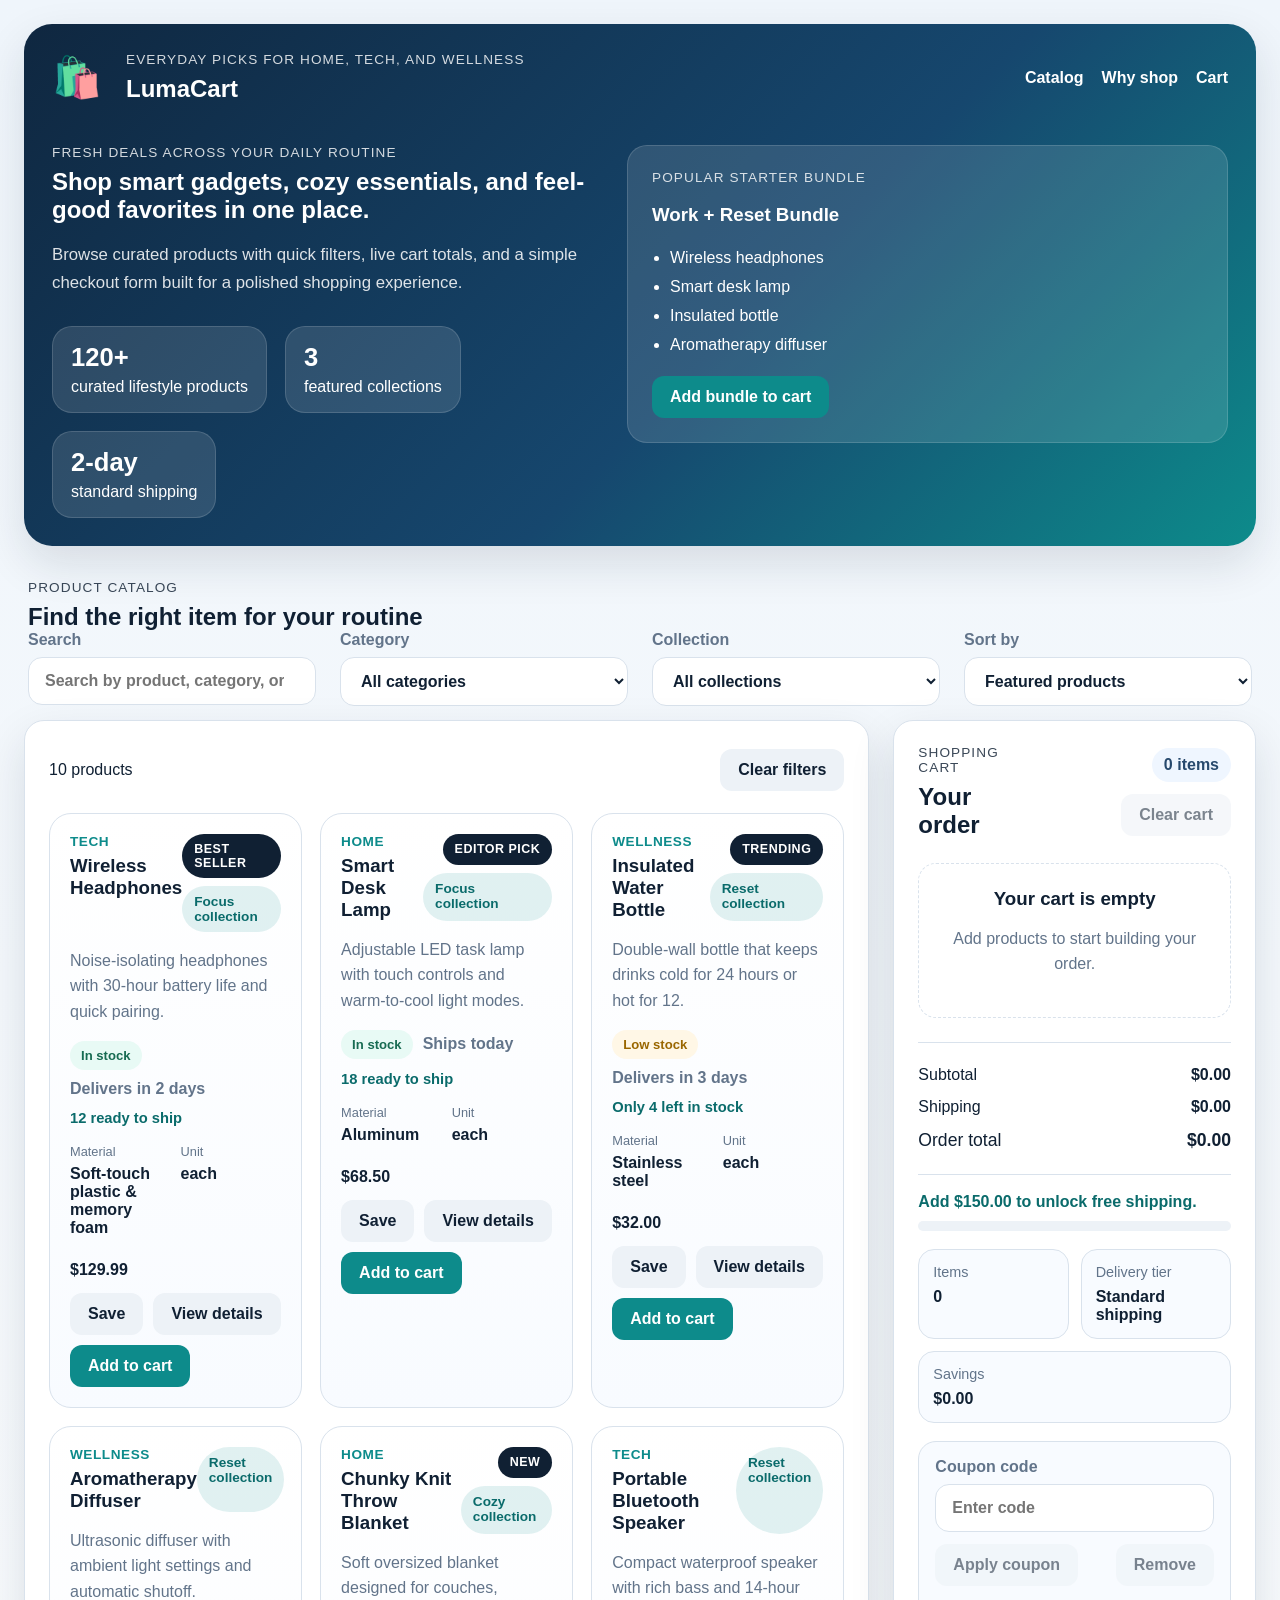
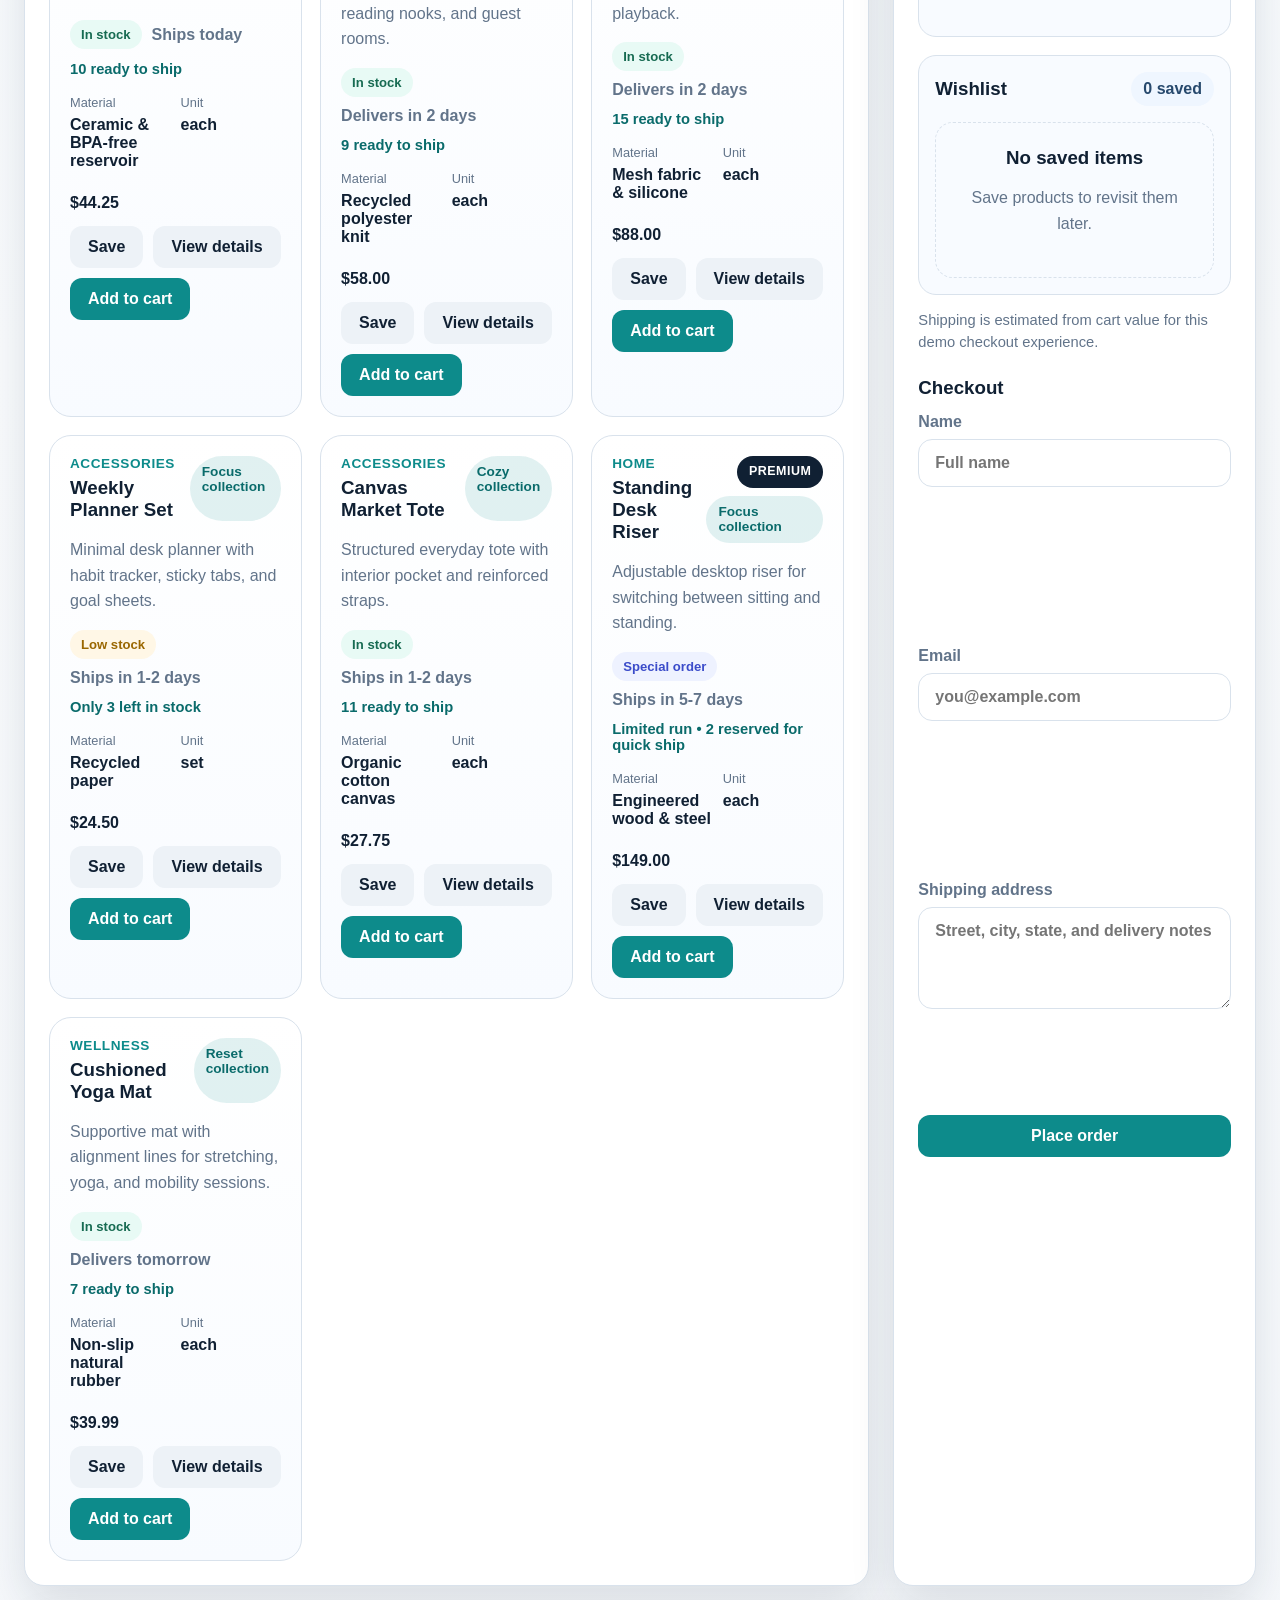
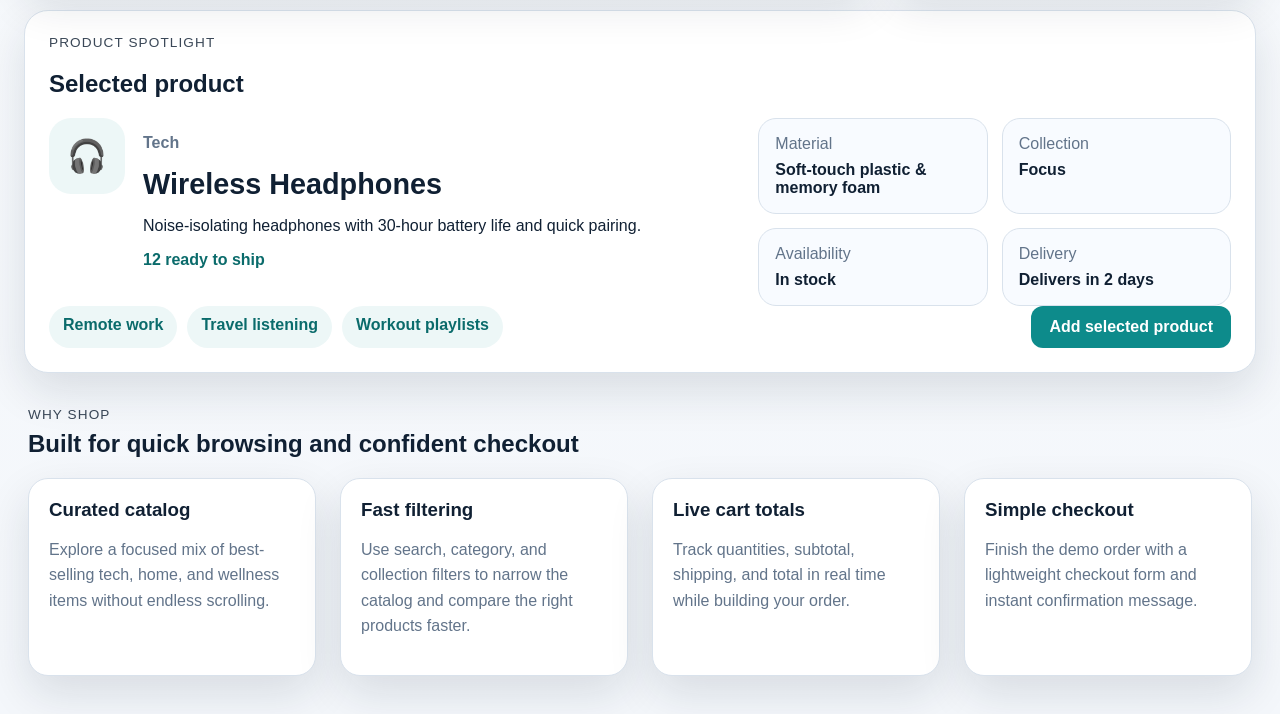
==== commit dffc34f7: "Add stock-aware cart limits Co-authored-by: georgeharris1229-stack <326333624+georgeharris1229-stack" ====
--- a/index.html
+++ b/index.html
@@ -217,6 +217,7 @@
                             <p class="detail-category" id="detailCategory">Accessories</p>
                             <h3 id="detailName">Choose a product to inspect its details</h3>
                             <p id="detailDescription">Review the material, collection, stock level, and shipping timeline before adding an item to your cart.</p>
+                            <p class="detail-stock-note" id="detailStockNote">Live stock guidance appears here.</p>
                         </div>
                     </div>
 
--- a/styles.css
+++ b/styles.css
@@ -265,6 +265,21 @@
     line-height: 1.6;
 }
 
+.stock-note,
+.detail-stock-note {
+    color: var(--accent-dark);
+    font-weight: 700;
+}
+
+.stock-note {
+    margin: 12px 0 0;
+    font-size: 0.92rem;
+}
+
+.detail-stock-note {
+    margin: 10px 0 0;
+}
+
 mark {
     background: #fff1a8;
     color: inherit;
@@ -477,6 +492,12 @@
     font-size: 1rem;
 }
 
+.qty-button:disabled {
+    cursor: not-allowed;
+    opacity: 0.55;
+    transform: none;
+}
+
 .cart-summary {
     border-top: 1px solid var(--border);
     border-bottom: 1px solid var(--border);
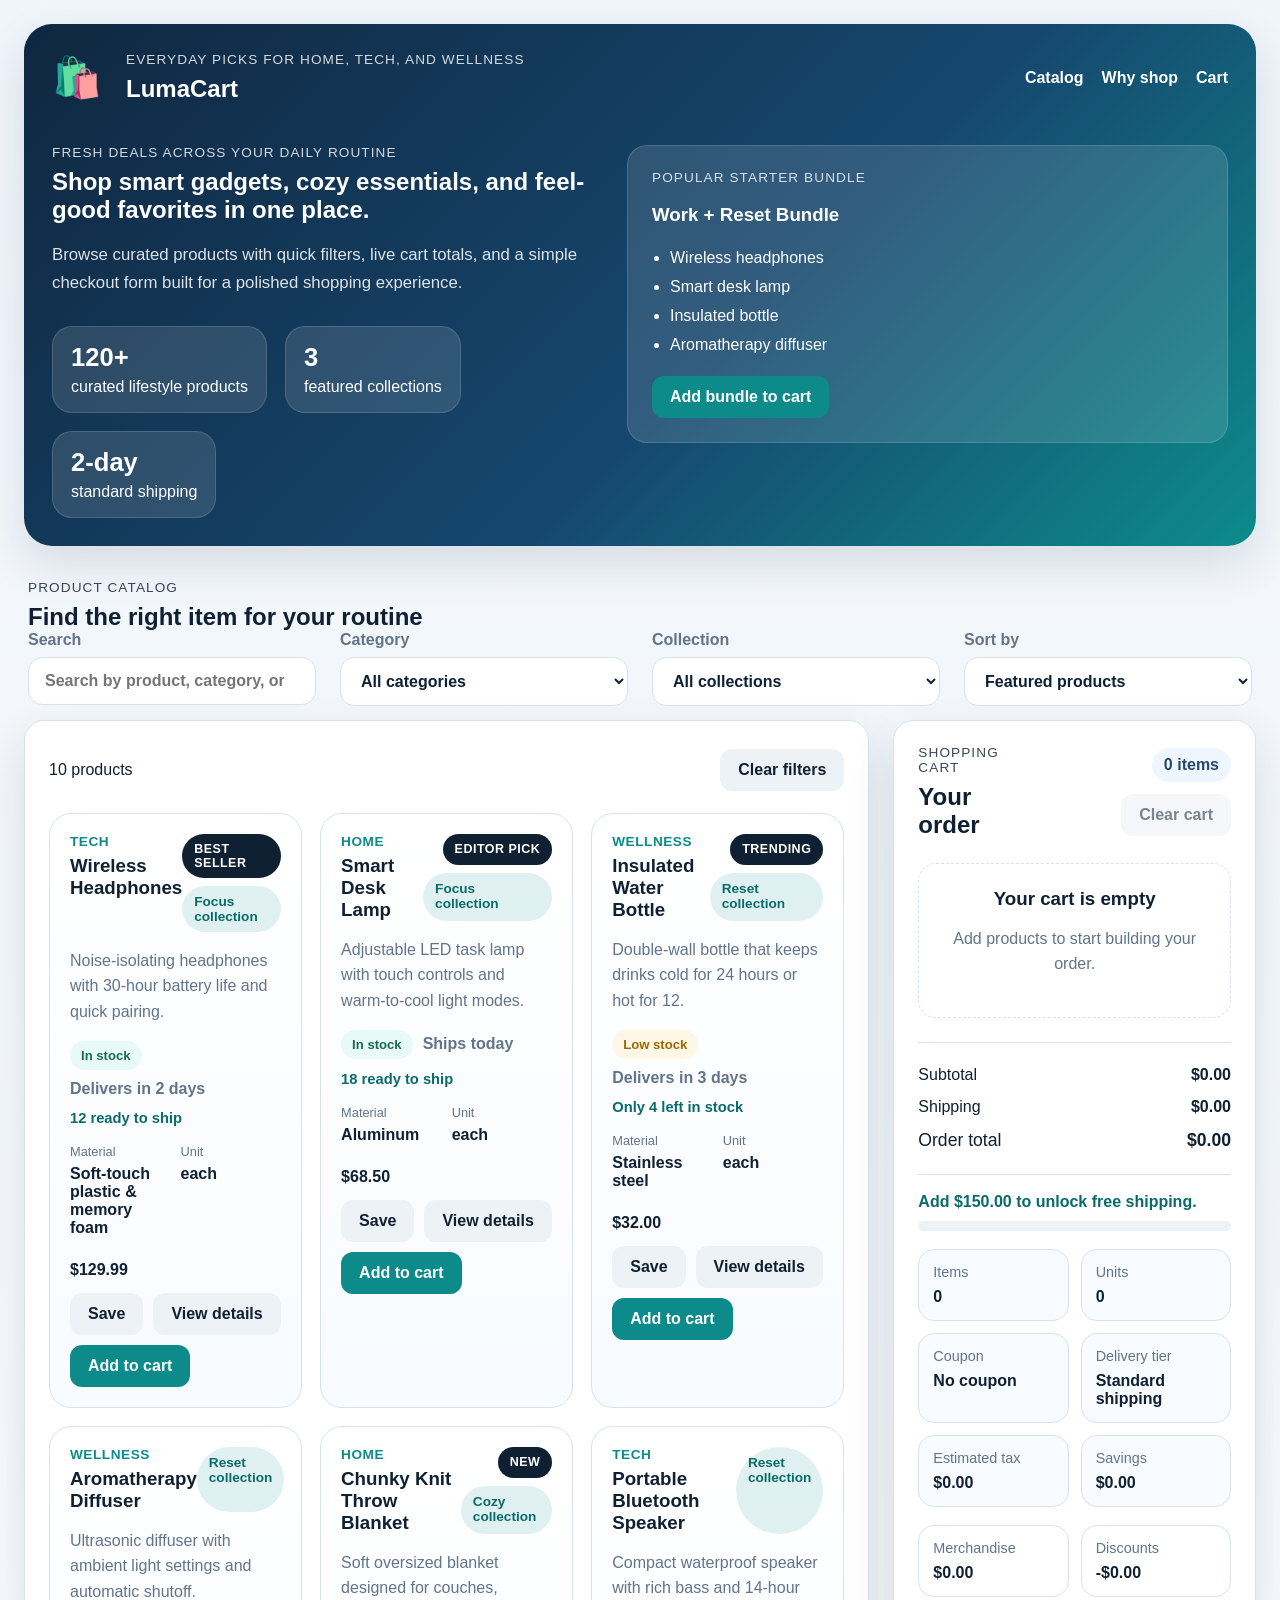
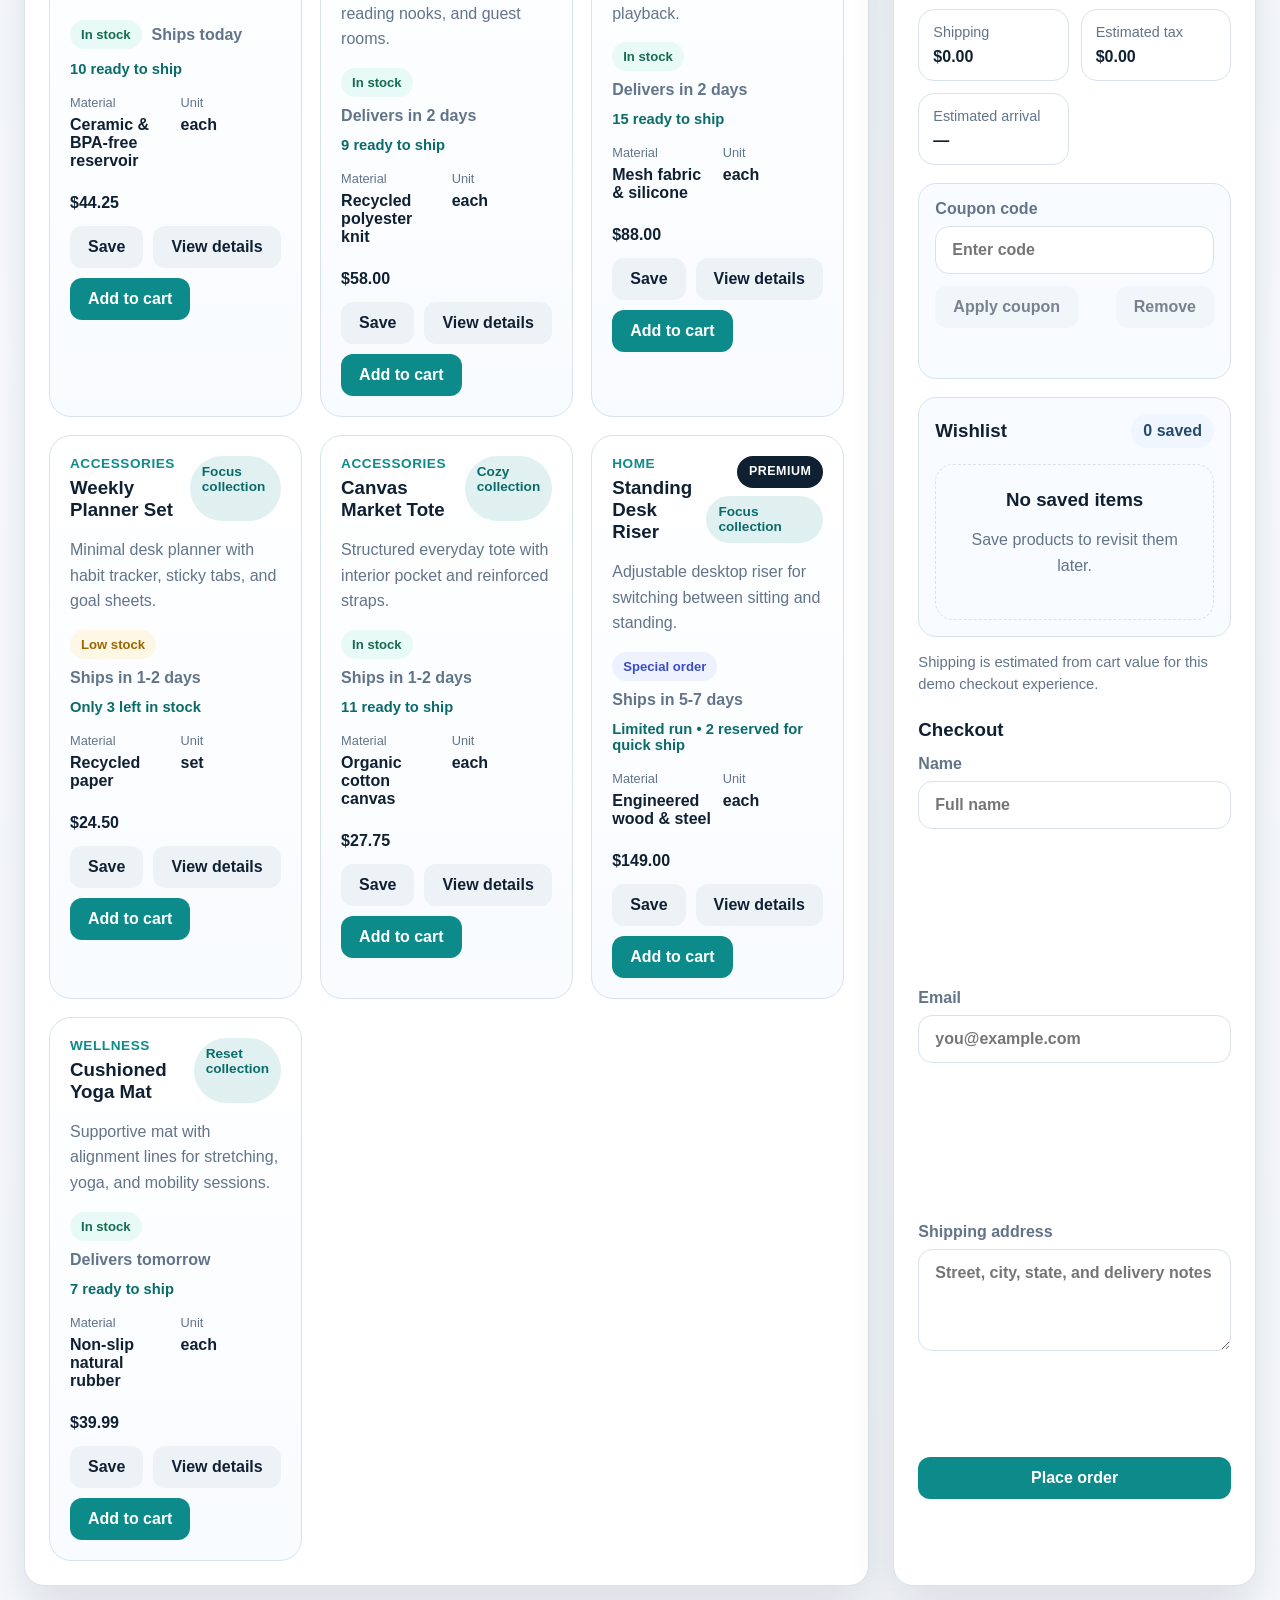
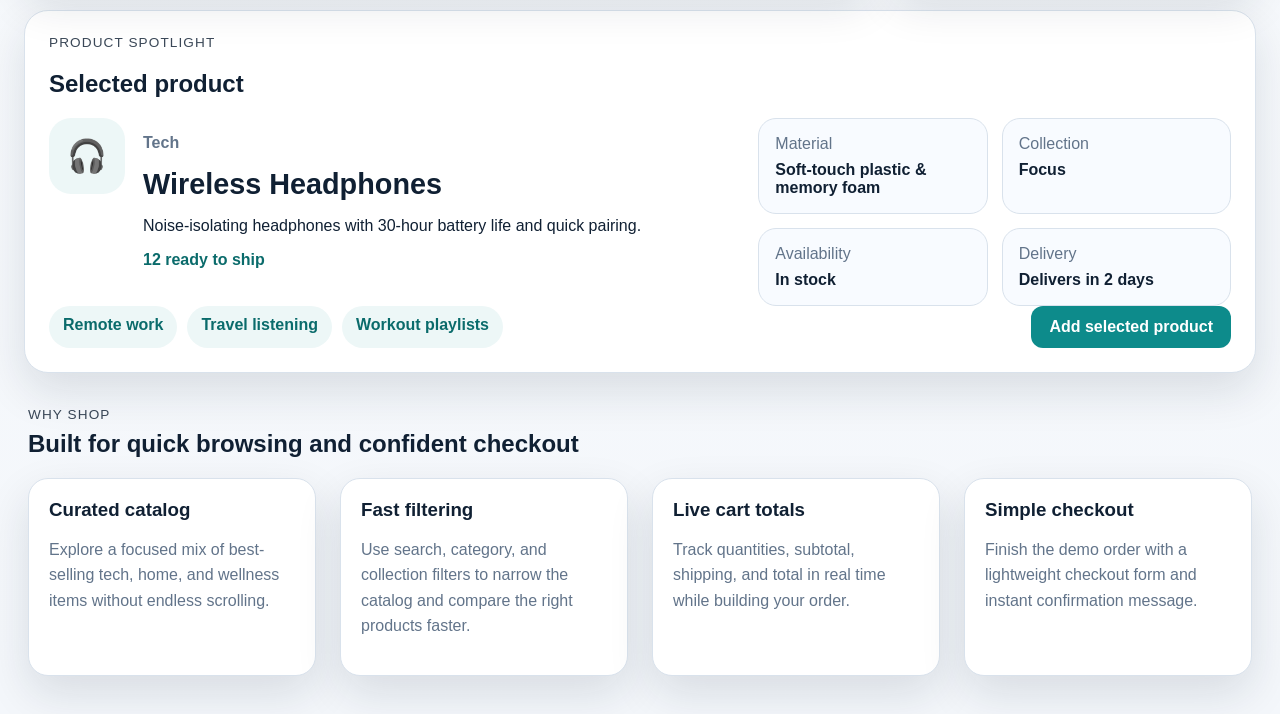
==== commit aa115ab1: "Expand checkout summary details Co-authored-by: georgeharris1229-stack <326333624+georgeharris1229-s" ====
--- a/index.html
+++ b/index.html
@@ -152,12 +152,47 @@
                             <strong id="summaryItemCount">0</strong>
                         </div>
                         <div>
+                            <span>Units</span>
+                            <strong id="summaryUnitCount">0</strong>
+                        </div>
+                        <div>
+                            <span>Coupon</span>
+                            <strong id="summaryCoupon">No coupon</strong>
+                        </div>
+                        <div>
                             <span>Delivery tier</span>
                             <strong id="summaryDelivery">Standard shipping</strong>
                         </div>
                         <div>
+                            <span>Estimated tax</span>
+                            <strong id="summaryTax">$0.00</strong>
+                        </div>
+                        <div>
                             <span>Savings</span>
                             <strong id="summarySavings">$0.00</strong>
+                        </div>
+                    </div>
+
+                    <div class="checkout-breakdown" aria-live="polite">
+                        <div>
+                            <span>Merchandise</span>
+                            <strong id="breakdownSubtotal">$0.00</strong>
+                        </div>
+                        <div>
+                            <span>Discounts</span>
+                            <strong id="breakdownDiscount">-$0.00</strong>
+                        </div>
+                        <div>
+                            <span>Shipping</span>
+                            <strong id="breakdownShipping">$0.00</strong>
+                        </div>
+                        <div>
+                            <span>Estimated tax</span>
+                            <strong id="breakdownTax">$0.00</strong>
+                        </div>
+                        <div>
+                            <span>Estimated arrival</span>
+                            <strong id="breakdownEta">—</strong>
                         </div>
                     </div>
 
--- a/styles.css
+++ b/styles.css
@@ -553,7 +553,7 @@
 }
 
 .checkout-summary > div {
-    flex: 1 1 120px;
+    flex: 1 1 150px;
     border: 1px solid var(--border);
     border-radius: 16px;
     padding: 14px;
@@ -568,6 +568,31 @@
 }
 
 .checkout-summary strong {
+    font-size: 1rem;
+}
+
+.checkout-breakdown {
+    display: grid;
+    grid-template-columns: repeat(auto-fit, minmax(150px, 1fr));
+    gap: 12px;
+    margin-top: 18px;
+}
+
+.checkout-breakdown > div {
+    border: 1px solid var(--border);
+    border-radius: 16px;
+    padding: 14px;
+    background: #ffffff;
+}
+
+.checkout-breakdown span {
+    display: block;
+    color: var(--muted);
+    margin-bottom: 8px;
+    font-size: 0.9rem;
+}
+
+.checkout-breakdown strong {
     font-size: 1rem;
 }
 
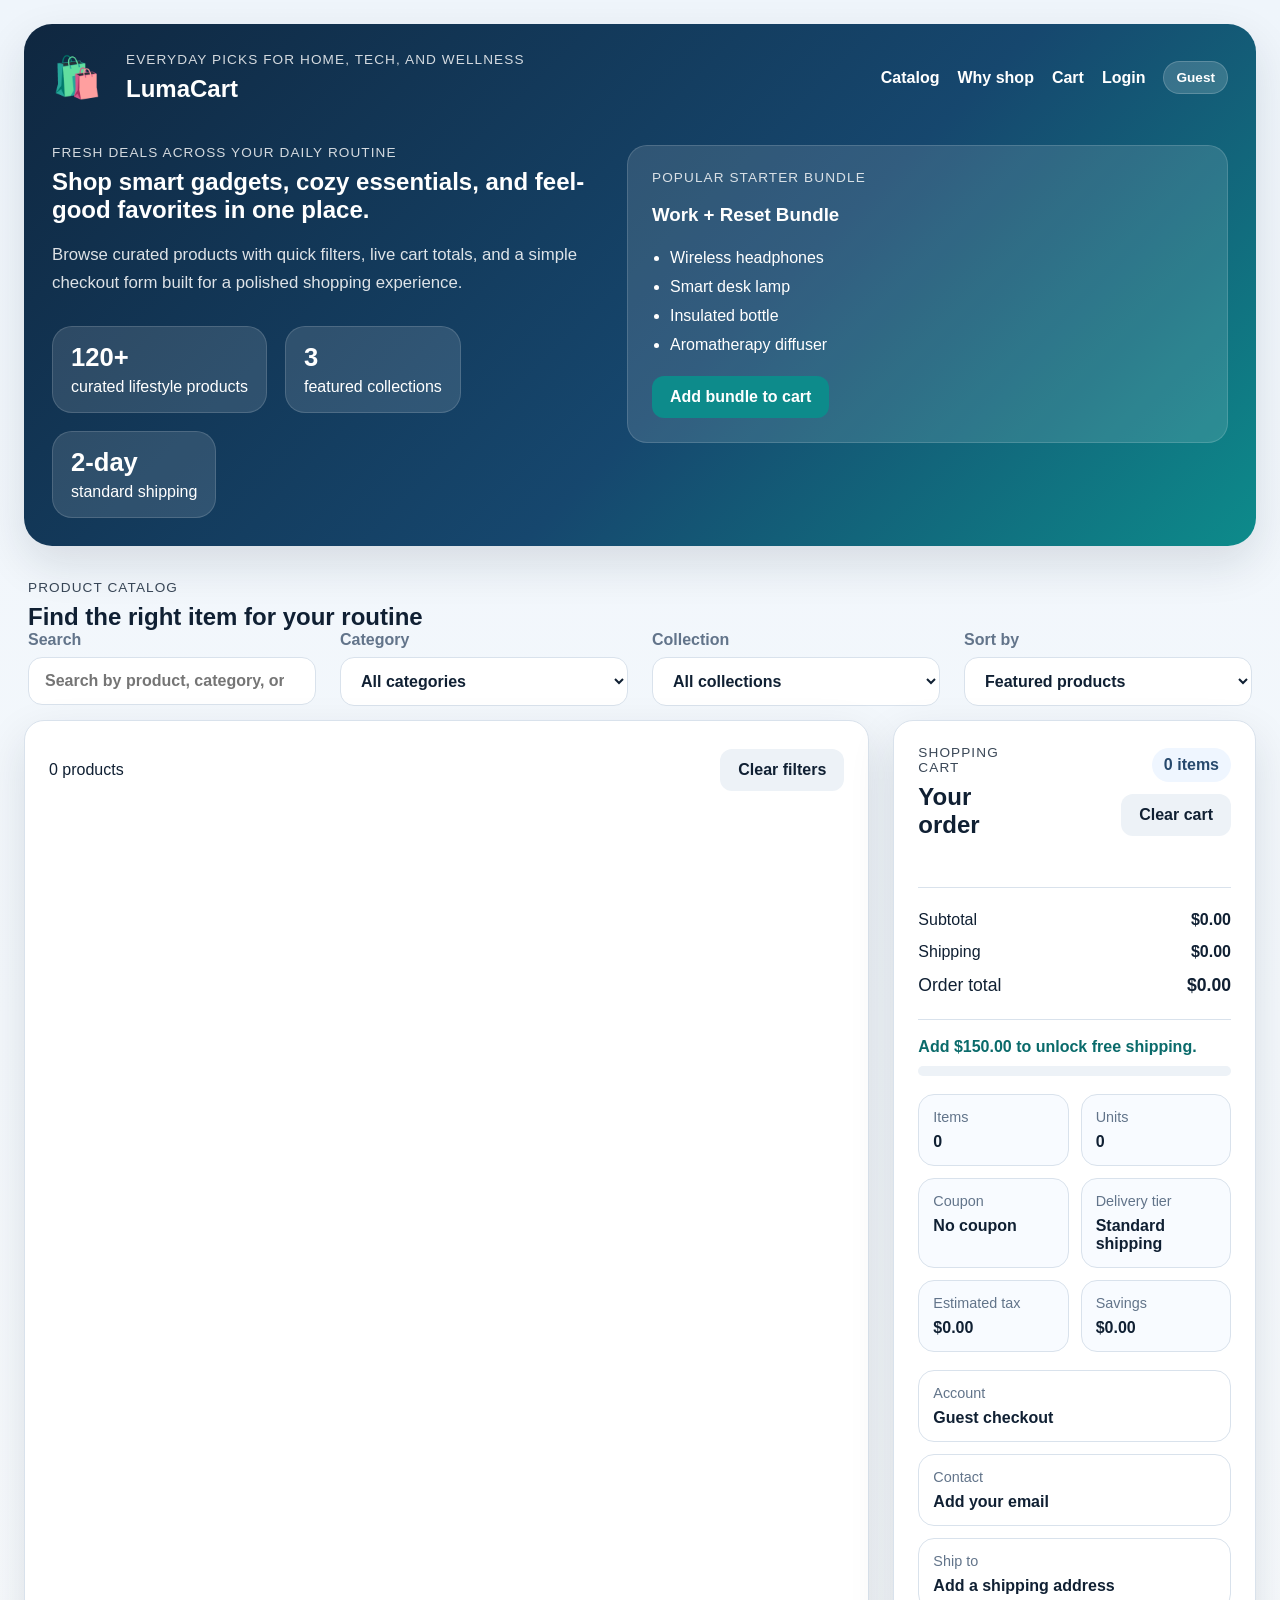
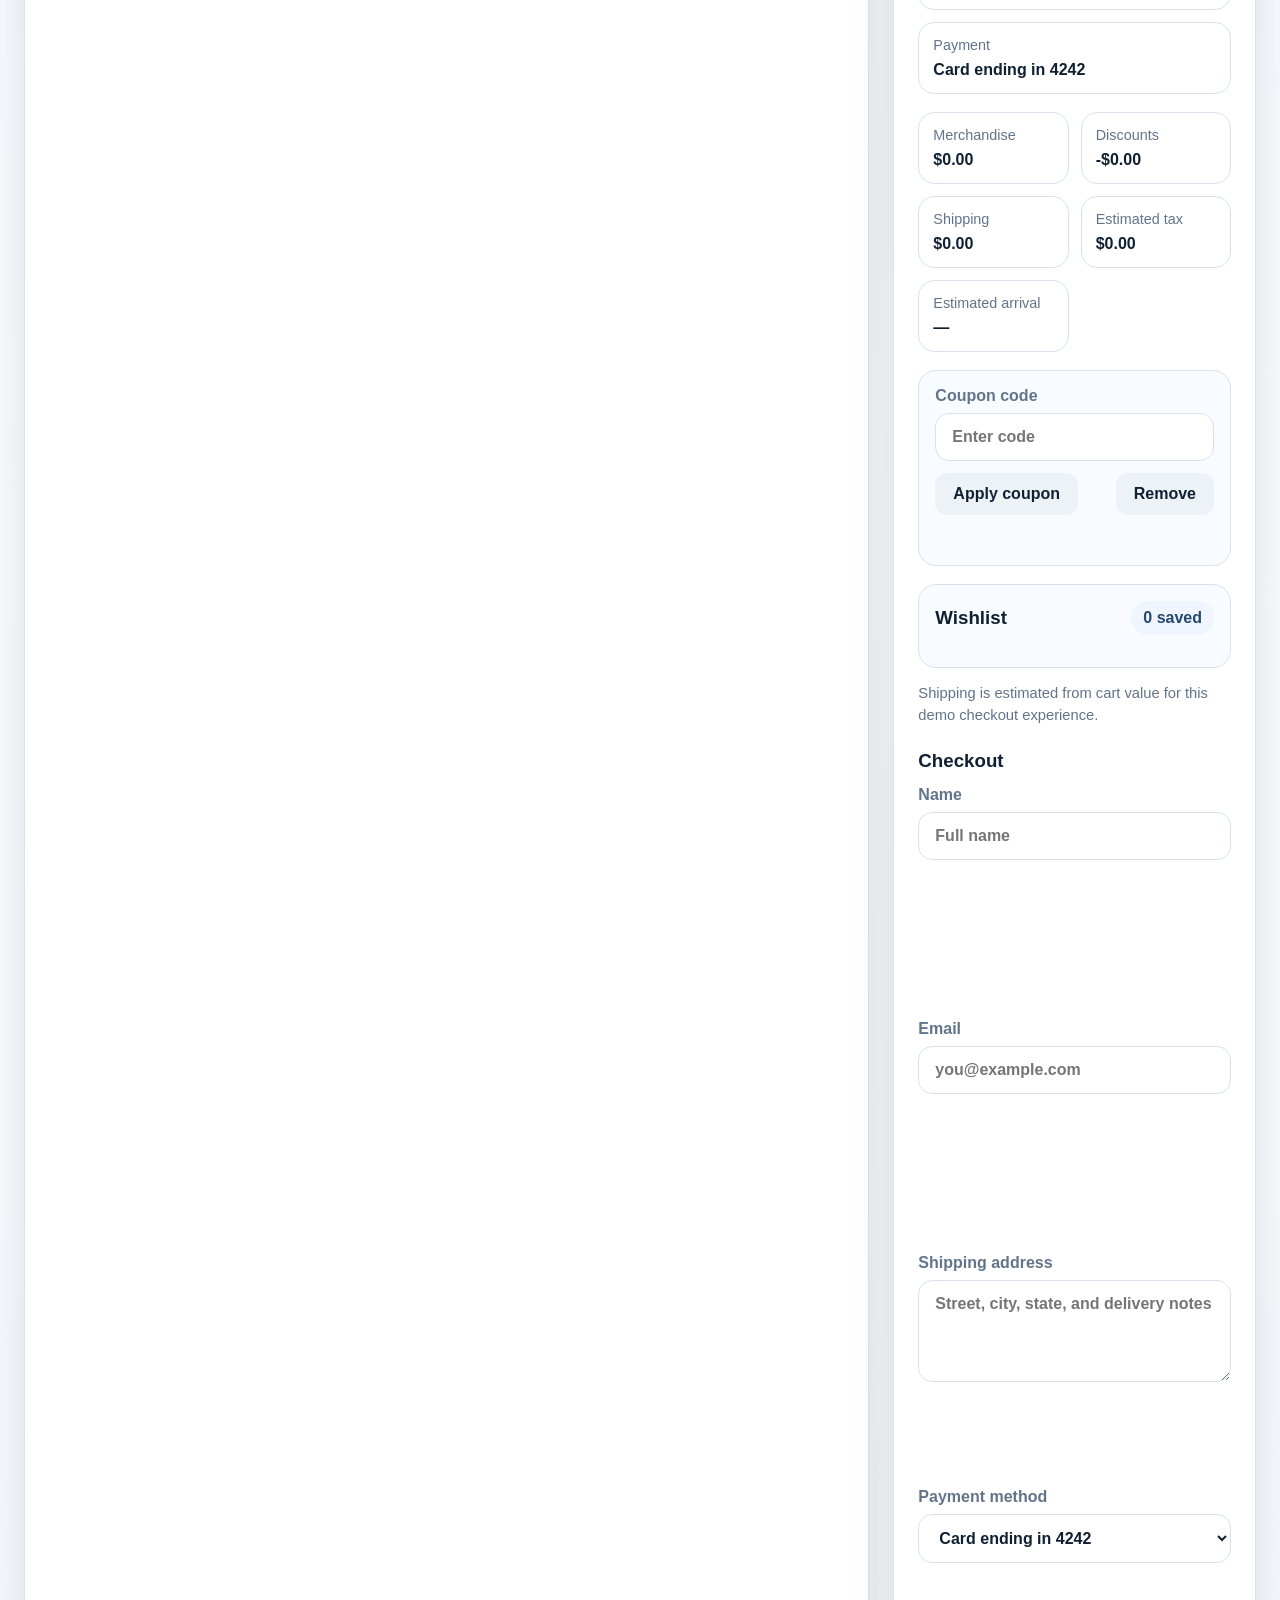
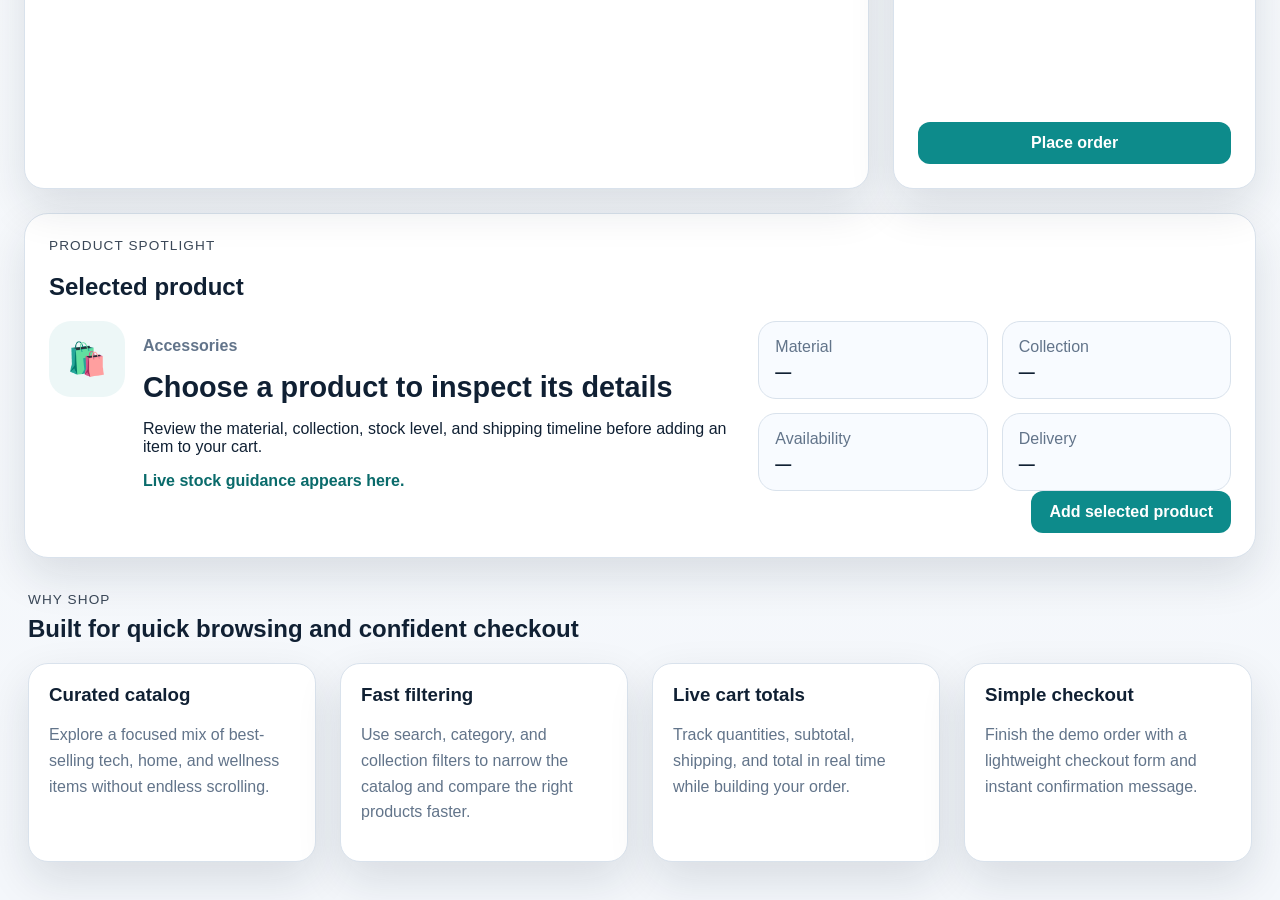
==== commit 980bf28e: "Add login page and account summary Co-authored-by: georgeharris1229-stack <326333624+georgeharris122" ====
--- a/index.html
+++ b/index.html
@@ -21,6 +21,8 @@
                     <a href="#catalog">Catalog</a>
                     <a href="#materials">Why shop</a>
                     <a href="#cartPanel">Cart</a>
+                    <a href="/login.html" id="accountLink">Login</a>
+                    <span class="account-chip" id="accountStatusChip">Guest</span>
                 </div>
             </nav>
 
@@ -173,6 +175,25 @@
                         </div>
                     </div>
 
+                    <div class="customer-summary" aria-live="polite">
+                        <div>
+                            <span>Account</span>
+                            <strong id="summaryAccount">Guest checkout</strong>
+                        </div>
+                        <div>
+                            <span>Contact</span>
+                            <strong id="summaryContact">Add your email</strong>
+                        </div>
+                        <div>
+                            <span>Ship to</span>
+                            <strong id="summaryAddress">Add a shipping address</strong>
+                        </div>
+                        <div>
+                            <span>Payment</span>
+                            <strong id="summaryPayment">Card ending in 4242</strong>
+                        </div>
+                    </div>
+
                     <div class="checkout-breakdown" aria-live="polite">
                         <div>
                             <span>Merchandise</span>
@@ -231,6 +252,14 @@
                         <label class="filter-control">
                             <span>Shipping address</span>
                             <textarea id="projectNotes" rows="4" placeholder="Street, city, state, and delivery notes" required></textarea>
+                        </label>
+                        <label class="filter-control">
+                            <span>Payment method</span>
+                            <select id="paymentMethod">
+                                <option value="Card ending in 4242">Card ending in 4242</option>
+                                <option value="PayPal">PayPal</option>
+                                <option value="Apple Pay">Apple Pay</option>
+                            </select>
                         </label>
                         <button class="btn-primary" type="submit">Place order</button>
                     </form>
--- a/styles.css
+++ b/styles.css
@@ -121,6 +121,16 @@
     font-weight: 700;
 }
 
+.account-chip {
+    display: inline-flex;
+    align-items: center;
+    padding: 8px 12px;
+    border-radius: 999px;
+    background: rgba(255, 255, 255, 0.16);
+    border: 1px solid rgba(255, 255, 255, 0.18);
+    font-size: 0.85rem;
+}
+
 .hero-content {
     margin-top: 42px;
     align-items: stretch;
@@ -571,6 +581,31 @@
     font-size: 1rem;
 }
 
+.customer-summary {
+    display: grid;
+    grid-template-columns: repeat(auto-fit, minmax(180px, 1fr));
+    gap: 12px;
+    margin-top: 18px;
+}
+
+.customer-summary > div {
+    border: 1px solid var(--border);
+    border-radius: 16px;
+    padding: 14px;
+    background: #ffffff;
+}
+
+.customer-summary span {
+    display: block;
+    color: var(--muted);
+    margin-bottom: 8px;
+    font-size: 0.9rem;
+}
+
+.customer-summary strong {
+    font-size: 1rem;
+}
+
 .checkout-breakdown {
     display: grid;
     grid-template-columns: repeat(auto-fit, minmax(150px, 1fr));
@@ -663,6 +698,70 @@
 
 .discount-row strong {
     color: #176b52;
+}
+
+.auth-main {
+    padding: 32px 0 48px;
+}
+
+.auth-layout {
+    display: grid;
+    grid-template-columns: repeat(auto-fit, minmax(280px, 1fr));
+    gap: 24px;
+}
+
+.auth-panel,
+.auth-aside {
+    background: var(--panel);
+    border: 1px solid var(--border);
+    border-radius: 24px;
+    padding: 24px;
+    box-shadow: var(--shadow);
+}
+
+.auth-panel h2,
+.auth-aside h2,
+.auth-aside h3 {
+    margin-top: 0;
+}
+
+.auth-form {
+    display: flex;
+    flex-direction: column;
+    gap: 14px;
+}
+
+.auth-actions,
+.account-card-actions {
+    display: flex;
+    gap: 12px;
+    flex-wrap: wrap;
+    margin-top: 8px;
+}
+
+.auth-message {
+    min-height: 1.5rem;
+    margin: 12px 0 0;
+    font-weight: 700;
+}
+
+.auth-message.success {
+    color: #176b52;
+}
+
+.auth-message.error {
+    color: #b42318;
+}
+
+.account-card {
+    border: 1px solid var(--border);
+    border-radius: 18px;
+    padding: 16px;
+    background: #f8fbff;
+}
+
+.account-card p {
+    color: var(--muted);
 }
 
 .detail-panel {
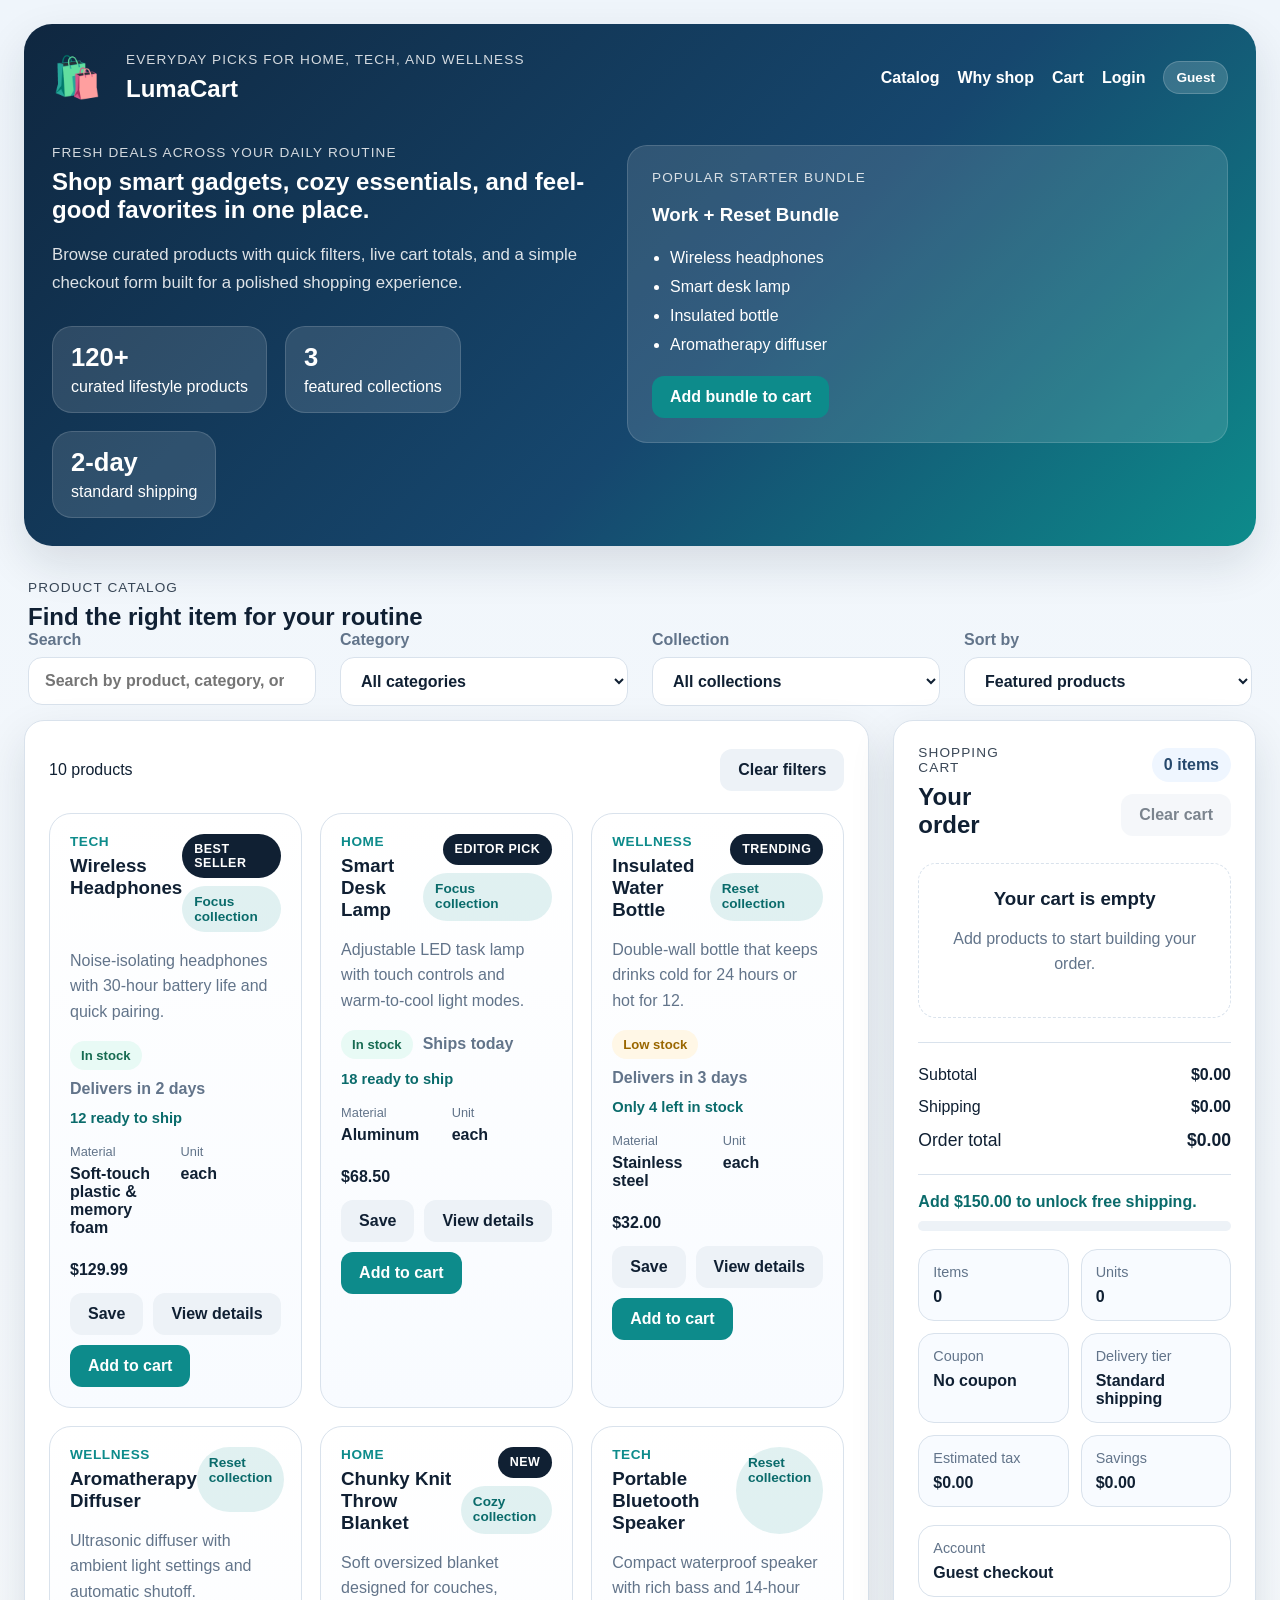
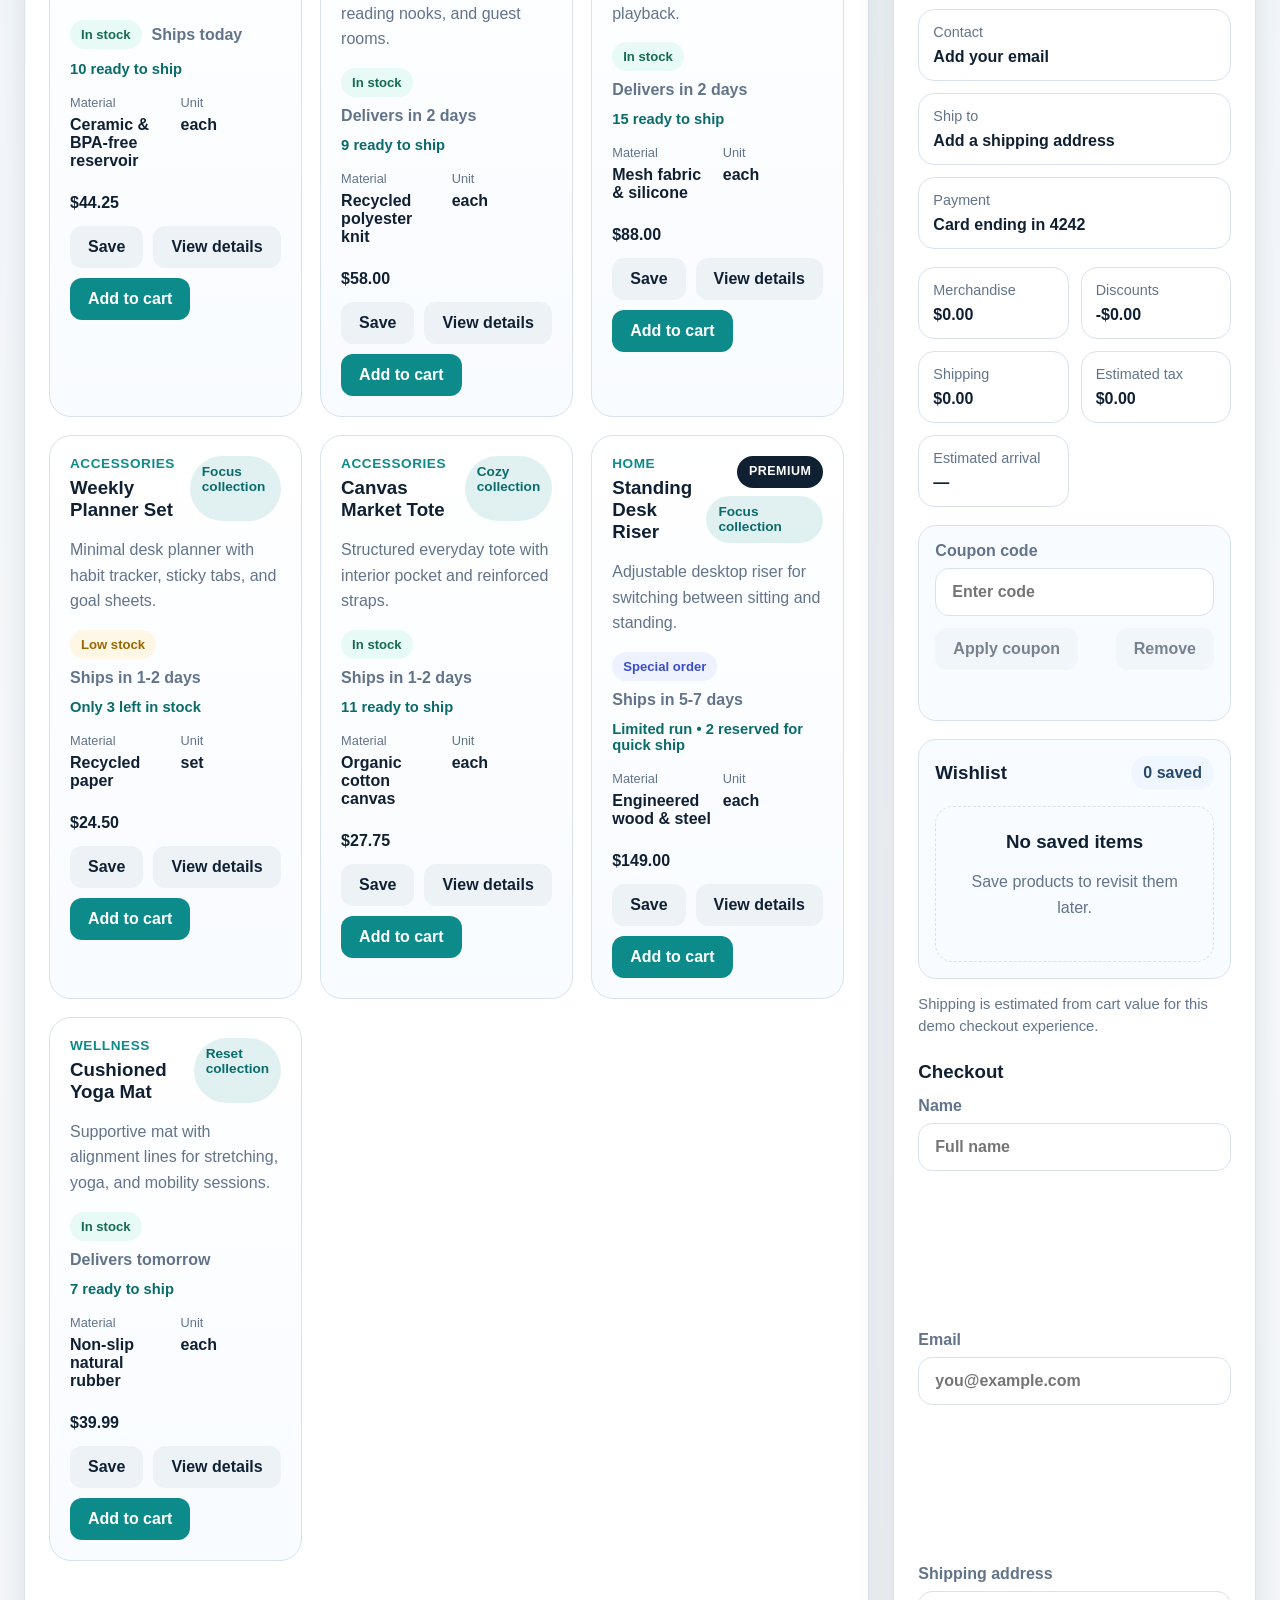
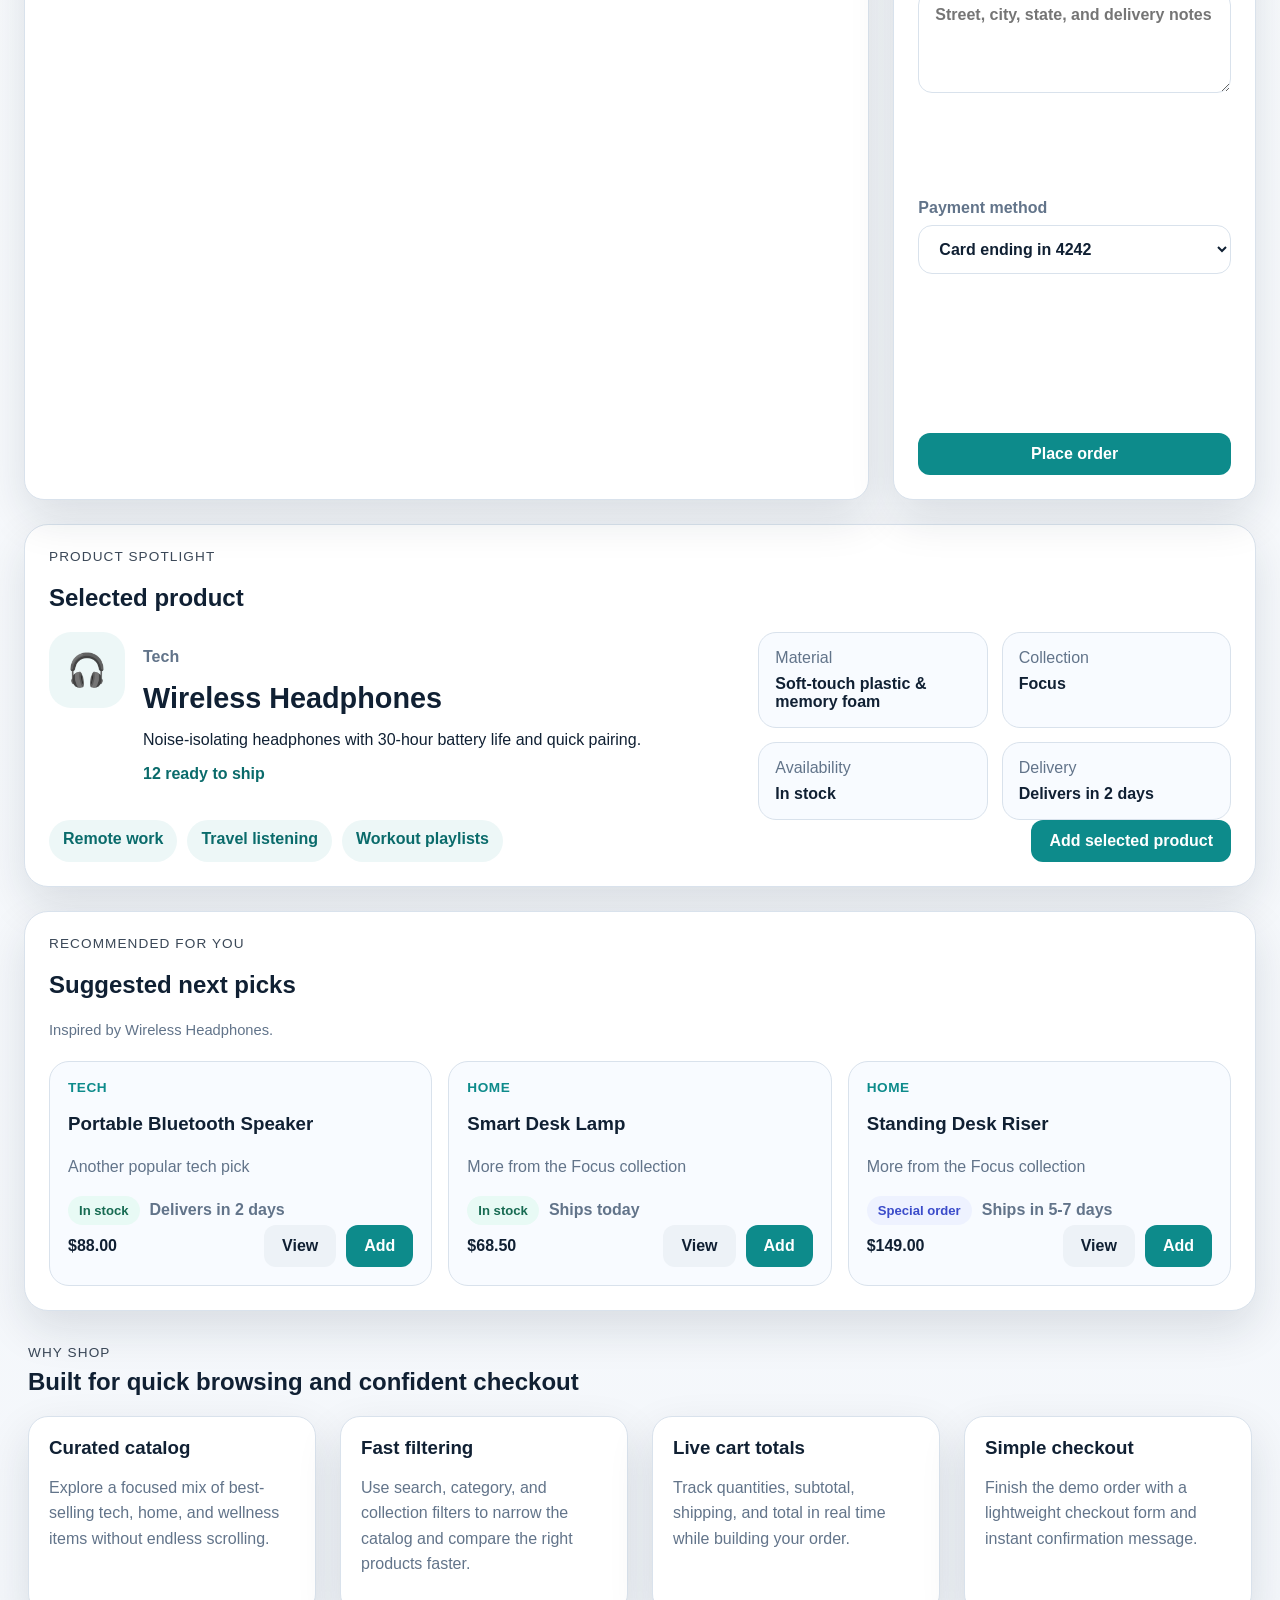
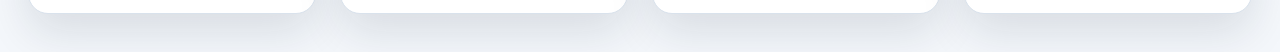
==== commit 6ddda440: "Add recommendations and fix account loading Co-authored-by: georgeharris1229-stack <326333624+george" ====
--- a/index.html
+++ b/index.html
@@ -311,6 +311,15 @@
                 </div>
             </section>
 
+            <section class="recommendations-panel" aria-labelledby="recommendationsHeading">
+                <div class="section-heading">
+                    <p class="eyebrow">Recommended for you</p>
+                    <h2 id="recommendationsHeading">Suggested next picks</h2>
+                    <p id="recommendationsCaption" class="summary-note">Recommendations update from your selected product and cart.</p>
+                </div>
+                <div id="recommendationsGrid" class="recommendations-grid"></div>
+            </section>
+
             <section class="materials-section" id="materials">
                 <div class="section-heading">
                     <p class="eyebrow">Why shop</p>
--- a/styles.css
+++ b/styles.css
@@ -700,6 +700,28 @@
     color: #176b52;
 }
 
+.recommendations-panel {
+    margin-top: 24px;
+    background: var(--panel);
+    border: 1px solid var(--border);
+    border-radius: 24px;
+    padding: 24px;
+    box-shadow: var(--shadow);
+}
+
+.recommendations-grid {
+    display: grid;
+    grid-template-columns: repeat(auto-fit, minmax(220px, 1fr));
+    gap: 16px;
+}
+
+.recommendation-card {
+    border: 1px solid var(--border);
+    border-radius: 20px;
+    padding: 18px;
+    background: #f8fbff;
+}
+
 .auth-main {
     padding: 32px 0 48px;
 }
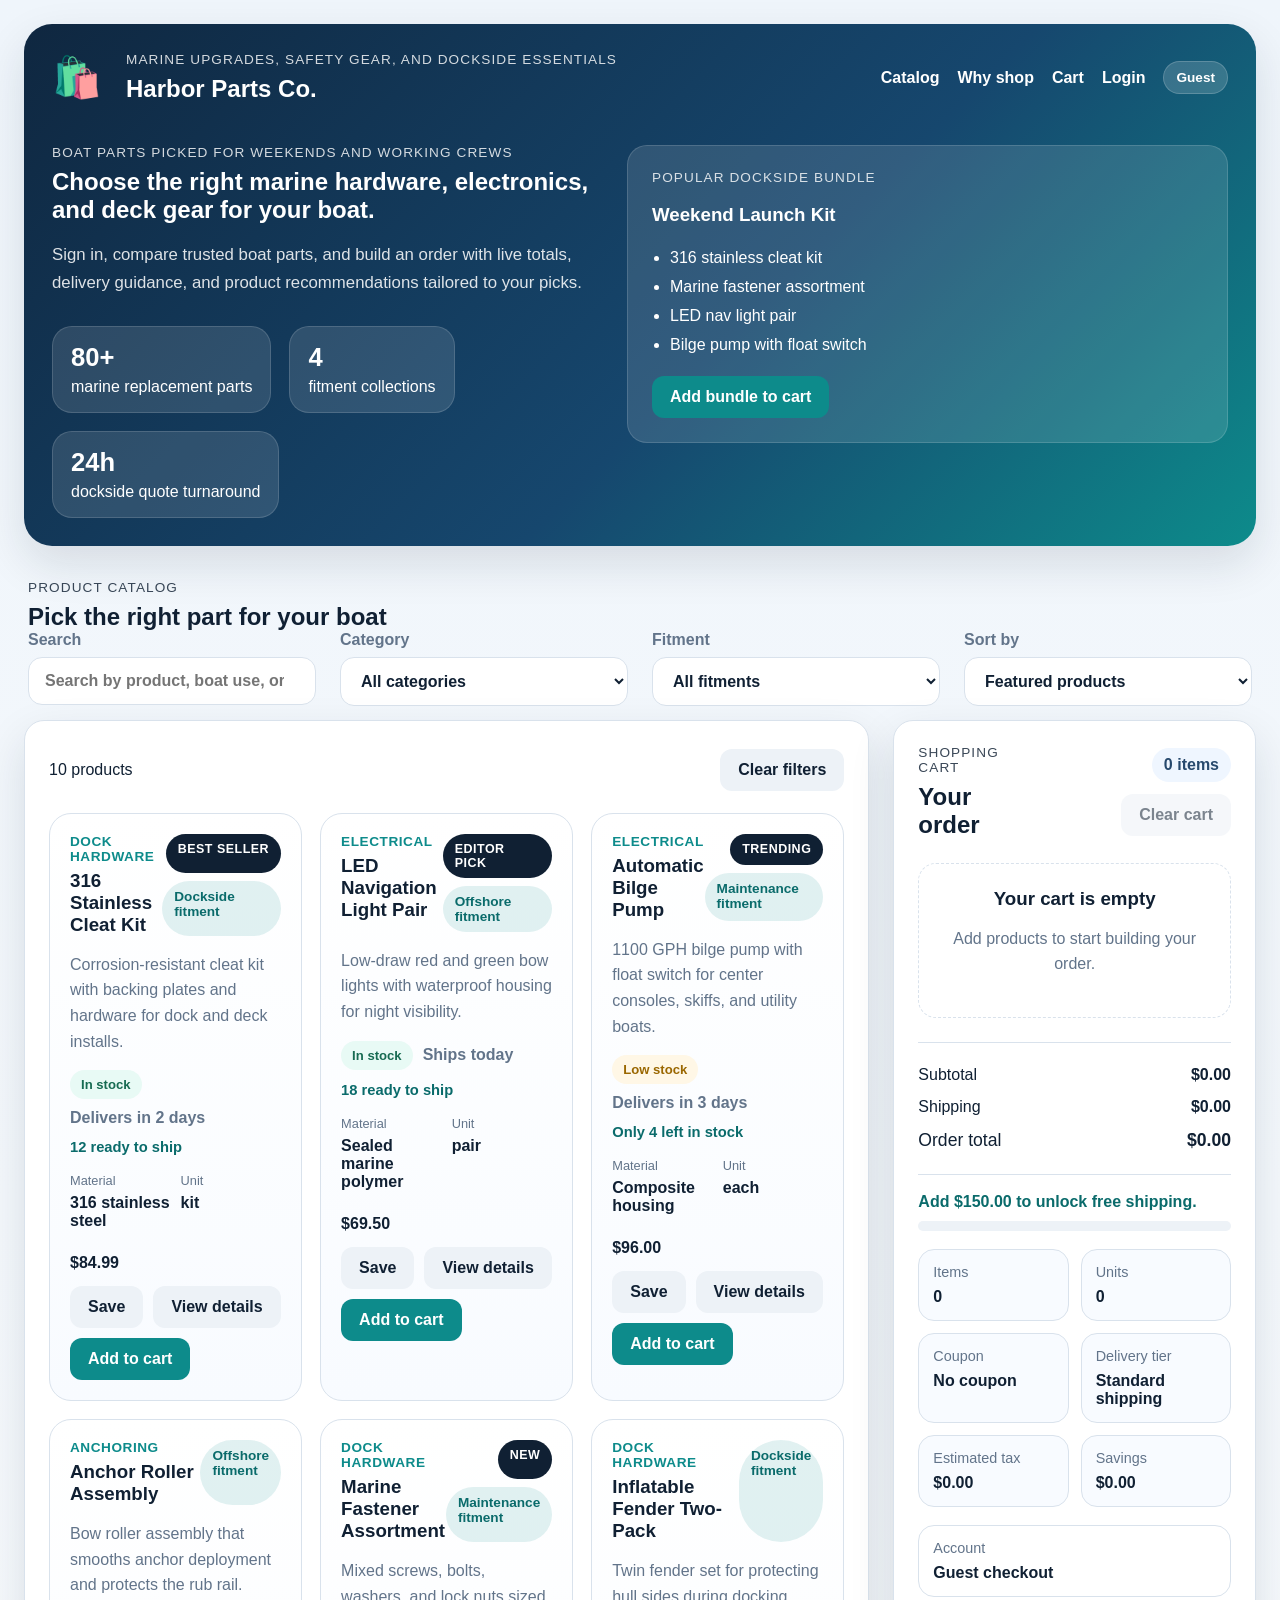
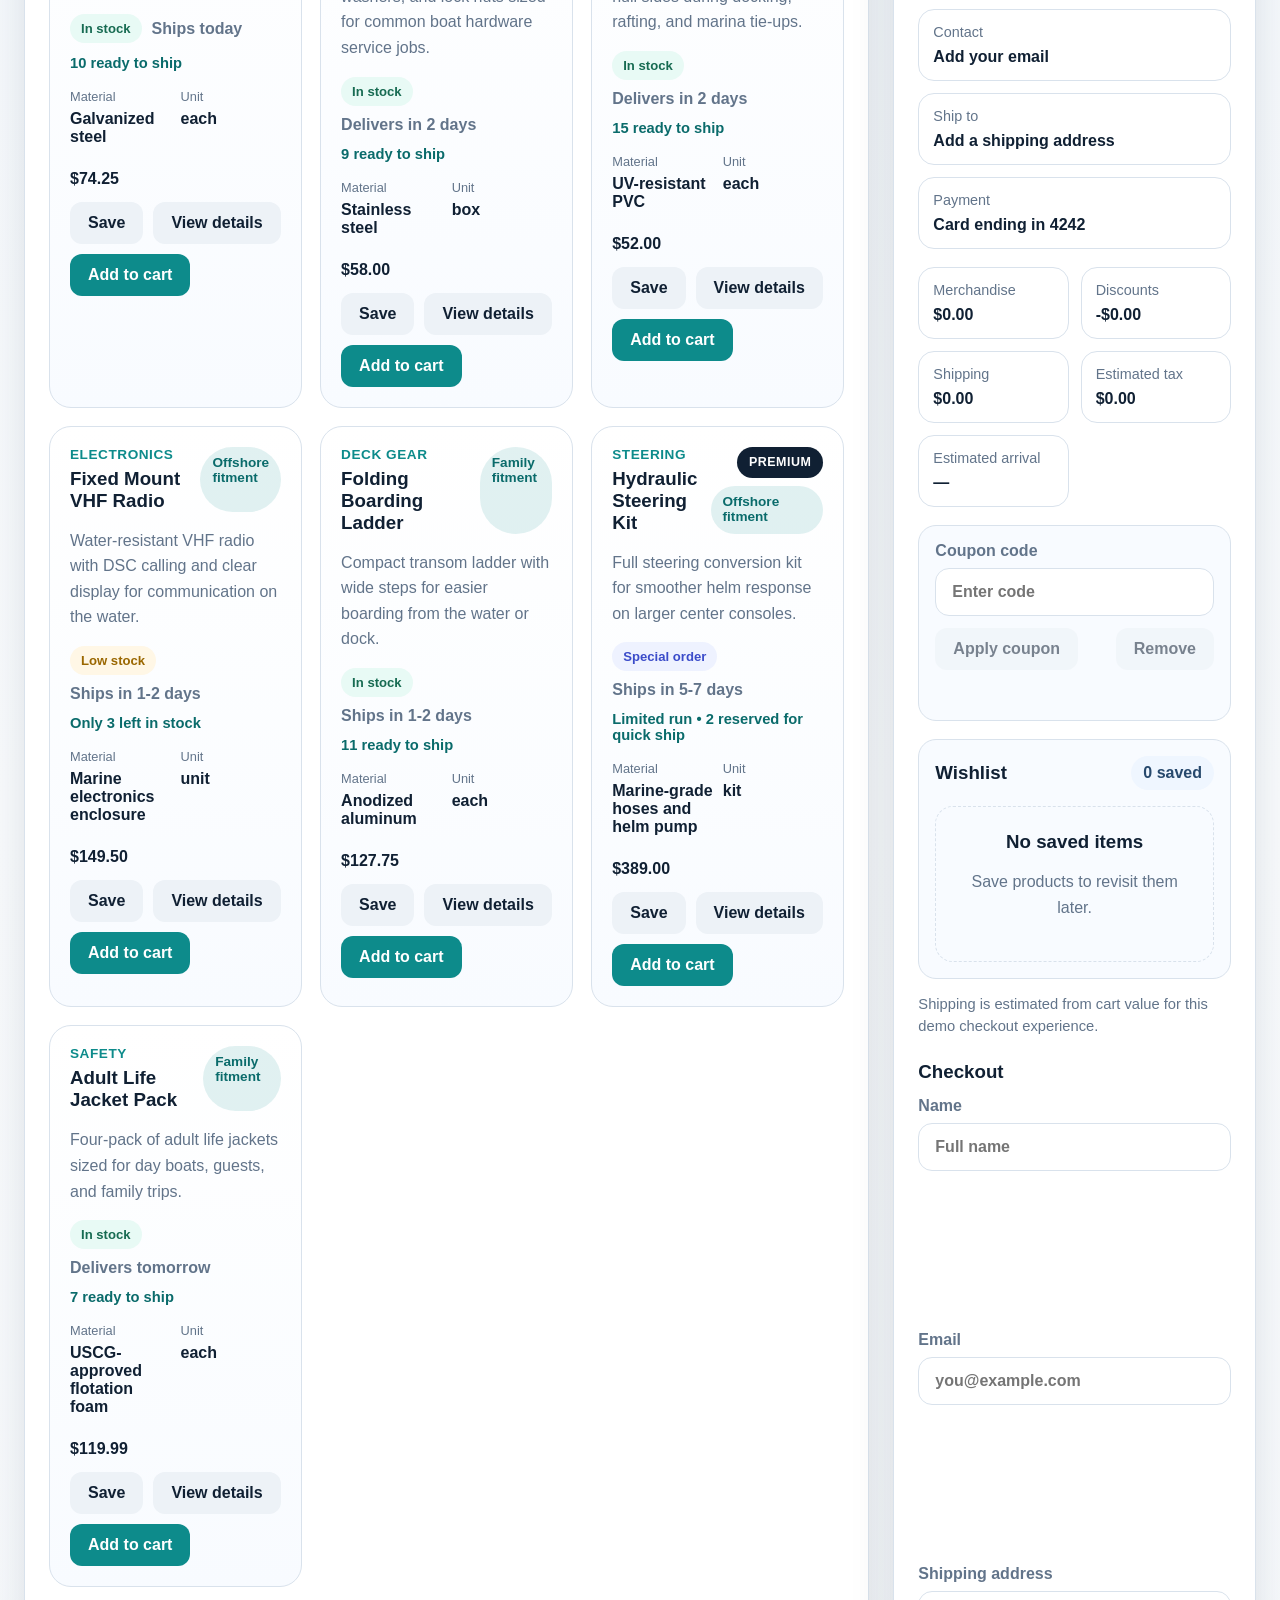
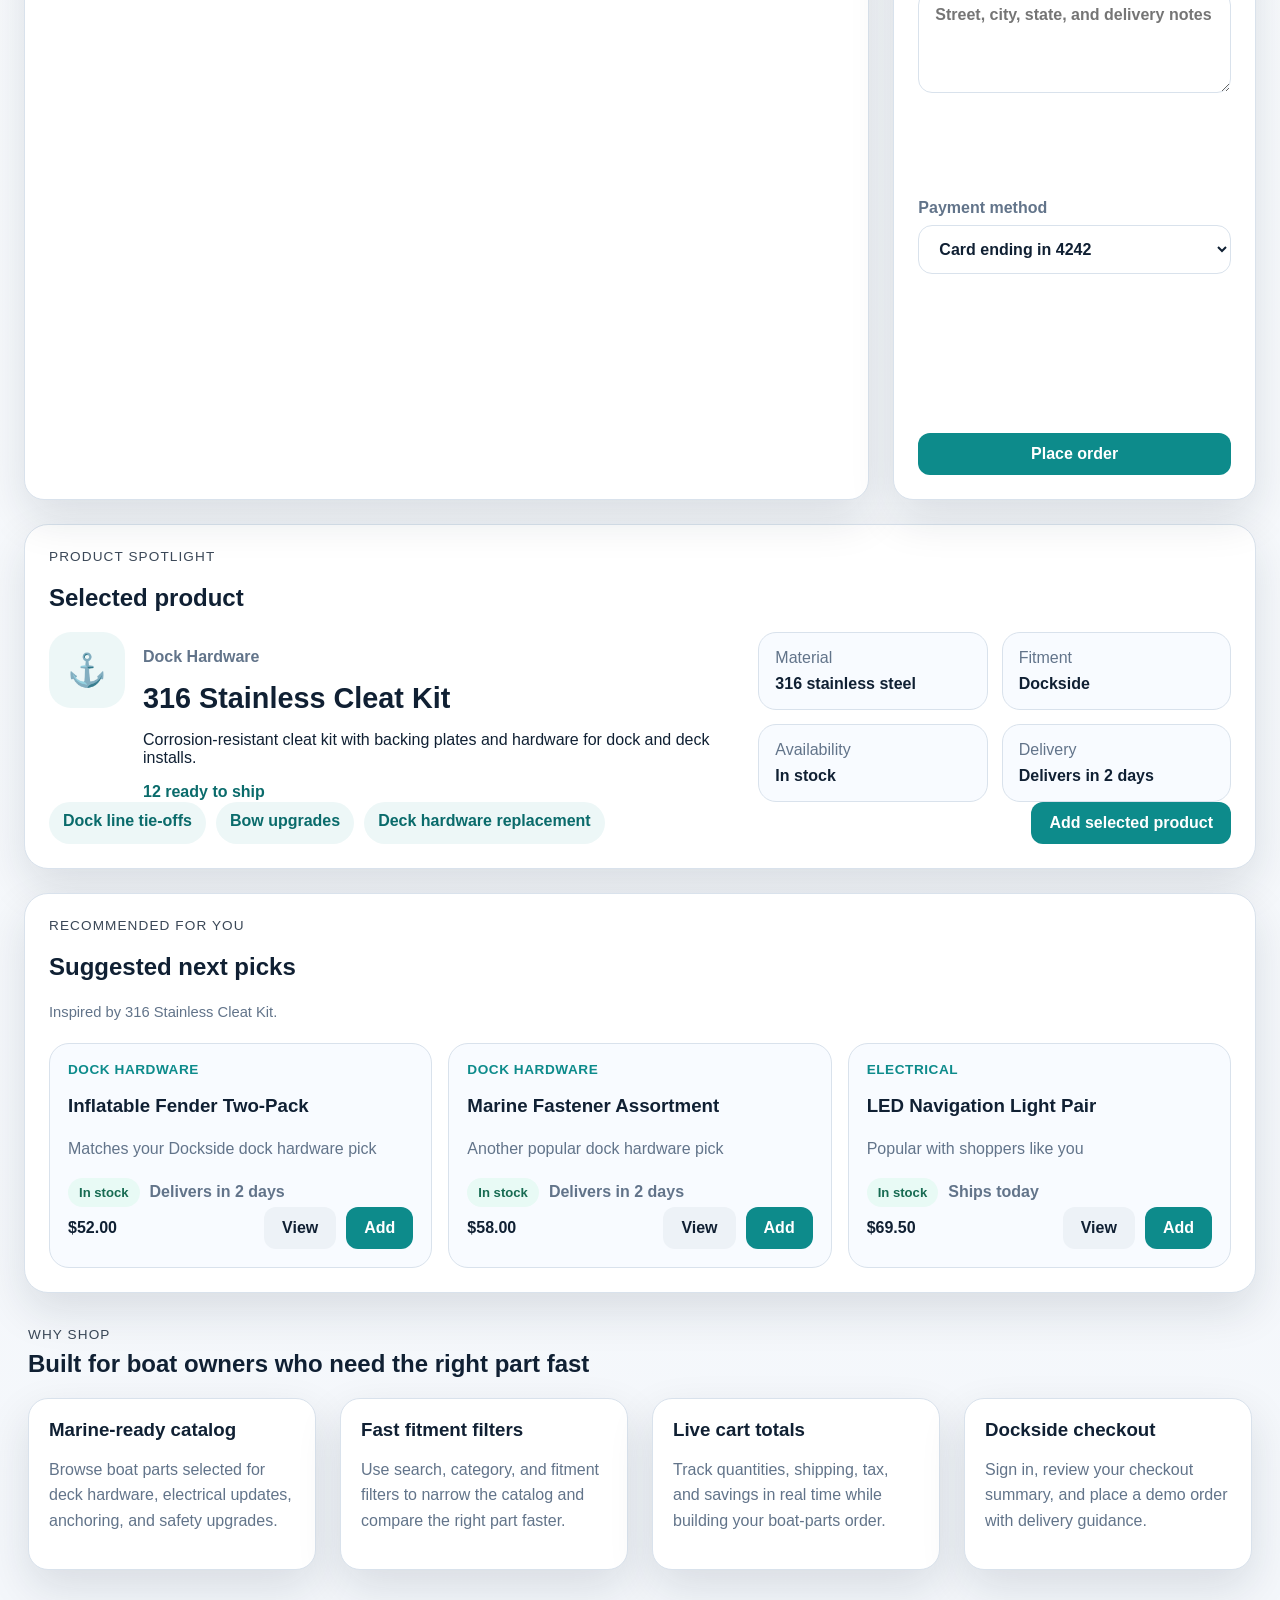
==== commit f53c5914: "Switch storefront to boat parts Co-authored-by: georgeharris1229-stack <326333624+georgeharris1229-s" ====
--- a/index.html
+++ b/index.html
@@ -3,7 +3,7 @@
 <head>
     <meta charset="UTF-8">
     <meta name="viewport" content="width=device-width, initial-scale=1.0">
-    <title>LumaCart</title>
+    <title>Harbor Parts Co.</title>
     <link rel="stylesheet" href="styles.css">
 </head>
 <body>
@@ -13,8 +13,8 @@
                 <div class="brand">
                     <span class="brand-mark">🛍️</span>
                     <div>
-                        <p class="eyebrow">Everyday picks for home, tech, and wellness</p>
-                        <h1>LumaCart</h1>
+                        <p class="eyebrow">Marine upgrades, safety gear, and dockside essentials</p>
+                        <h1>Harbor Parts Co.</h1>
                     </div>
                 </div>
                 <div class="nav-actions">
@@ -28,36 +28,36 @@
 
             <div class="hero-content">
                 <div>
-                    <p class="eyebrow">Fresh deals across your daily routine</p>
-                    <h2>Shop smart gadgets, cozy essentials, and feel-good favorites in one place.</h2>
+                    <p class="eyebrow">Boat parts picked for weekends and working crews</p>
+                    <h2>Choose the right marine hardware, electronics, and deck gear for your boat.</h2>
                     <p class="hero-copy">
-                        Browse curated products with quick filters, live cart totals, and a simple checkout form
-                        built for a polished shopping experience.
+                        Sign in, compare trusted boat parts, and build an order with live totals,
+                        delivery guidance, and product recommendations tailored to your picks.
                     </p>
                     <div class="hero-metrics">
                         <div>
-                            <strong>120+</strong>
-                            <span>curated lifestyle products</span>
-                        </div>
-                        <div>
-                            <strong>3</strong>
-                            <span>featured collections</span>
-                        </div>
-                        <div>
-                            <strong>2-day</strong>
-                            <span>standard shipping</span>
+                            <strong>80+</strong>
+                            <span>marine replacement parts</span>
+                        </div>
+                        <div>
+                            <strong>4</strong>
+                            <span>fitment collections</span>
+                        </div>
+                        <div>
+                            <strong>24h</strong>
+                            <span>dockside quote turnaround</span>
                         </div>
                     </div>
                 </div>
 
                 <aside class="hero-card">
-                    <p class="eyebrow">Popular starter bundle</p>
-                    <h3>Work + Reset Bundle</h3>
+                    <p class="eyebrow">Popular dockside bundle</p>
+                    <h3>Weekend Launch Kit</h3>
                     <ul>
-                        <li>Wireless headphones</li>
-                        <li>Smart desk lamp</li>
-                        <li>Insulated bottle</li>
-                        <li>Aromatherapy diffuser</li>
+                        <li>316 stainless cleat kit</li>
+                        <li>Marine fastener assortment</li>
+                        <li>LED nav light pair</li>
+                        <li>Bilge pump with float switch</li>
                     </ul>
                     <button class="btn-primary" id="bundleButton" type="button">Add bundle to cart</button>
                 </aside>
@@ -68,13 +68,13 @@
             <section class="filters-section" id="catalog">
                 <div>
                     <p class="eyebrow">Product catalog</p>
-                    <h2 id="catalogHeading">Find the right item for your routine</h2>
+                    <h2 id="catalogHeading">Pick the right part for your boat</h2>
                 </div>
 
                 <div class="filters-grid">
                     <label class="filter-control">
                         <span>Search</span>
-                        <input type="search" id="searchInput" placeholder="Search by product, category, or material">
+                        <input type="search" id="searchInput" placeholder="Search by product, boat use, or material">
                     </label>
 
                     <label class="filter-control">
@@ -85,9 +85,9 @@
                     </label>
 
                     <label class="filter-control">
-                        <span>Collection</span>
+                        <span>Fitment</span>
                         <select id="thicknessFilter">
-                            <option value="all">All collections</option>
+                            <option value="all">All fitments</option>
                         </select>
                     </label>
 
@@ -280,7 +280,7 @@
                         <div>
                             <p class="detail-category" id="detailCategory">Accessories</p>
                             <h3 id="detailName">Choose a product to inspect its details</h3>
-                            <p id="detailDescription">Review the material, collection, stock level, and shipping timeline before adding an item to your cart.</p>
+                            <p id="detailDescription">Review the material, fitment, stock level, and shipping timeline before adding an item to your cart.</p>
                             <p class="detail-stock-note" id="detailStockNote">Live stock guidance appears here.</p>
                         </div>
                     </div>
@@ -291,7 +291,7 @@
                             <strong id="detailMaterial">—</strong>
                         </article>
                         <article>
-                            <span>Collection</span>
+                            <span>Fitment</span>
                             <strong id="detailThickness">—</strong>
                         </article>
                         <article>
@@ -315,7 +315,7 @@
                 <div class="section-heading">
                     <p class="eyebrow">Recommended for you</p>
                     <h2 id="recommendationsHeading">Suggested next picks</h2>
-                    <p id="recommendationsCaption" class="summary-note">Recommendations update from your selected product and cart.</p>
+                    <p id="recommendationsCaption" class="summary-note">Recommendations update from your selected boat part and cart.</p>
                 </div>
                 <div id="recommendationsGrid" class="recommendations-grid"></div>
             </section>
@@ -323,25 +323,25 @@
             <section class="materials-section" id="materials">
                 <div class="section-heading">
                     <p class="eyebrow">Why shop</p>
-                    <h2>Built for quick browsing and confident checkout</h2>
+                    <h2>Built for boat owners who need the right part fast</h2>
                 </div>
 
                 <div class="materials-grid">
                     <article>
-                        <h3>Curated catalog</h3>
-                        <p>Explore a focused mix of best-selling tech, home, and wellness items without endless scrolling.</p>
+                        <h3>Marine-ready catalog</h3>
+                        <p>Browse boat parts selected for deck hardware, electrical updates, anchoring, and safety upgrades.</p>
                     </article>
                     <article>
-                        <h3>Fast filtering</h3>
-                        <p>Use search, category, and collection filters to narrow the catalog and compare the right products faster.</p>
+                        <h3>Fast fitment filters</h3>
+                        <p>Use search, category, and fitment filters to narrow the catalog and compare the right part faster.</p>
                     </article>
                     <article>
                         <h3>Live cart totals</h3>
-                        <p>Track quantities, subtotal, shipping, and total in real time while building your order.</p>
+                        <p>Track quantities, shipping, tax, and savings in real time while building your boat-parts order.</p>
                     </article>
                     <article>
-                        <h3>Simple checkout</h3>
-                        <p>Finish the demo order with a lightweight checkout form and instant confirmation message.</p>
+                        <h3>Dockside checkout</h3>
+                        <p>Sign in, review your checkout summary, and place a demo order with delivery guidance.</p>
                     </article>
                 </div>
             </section>
